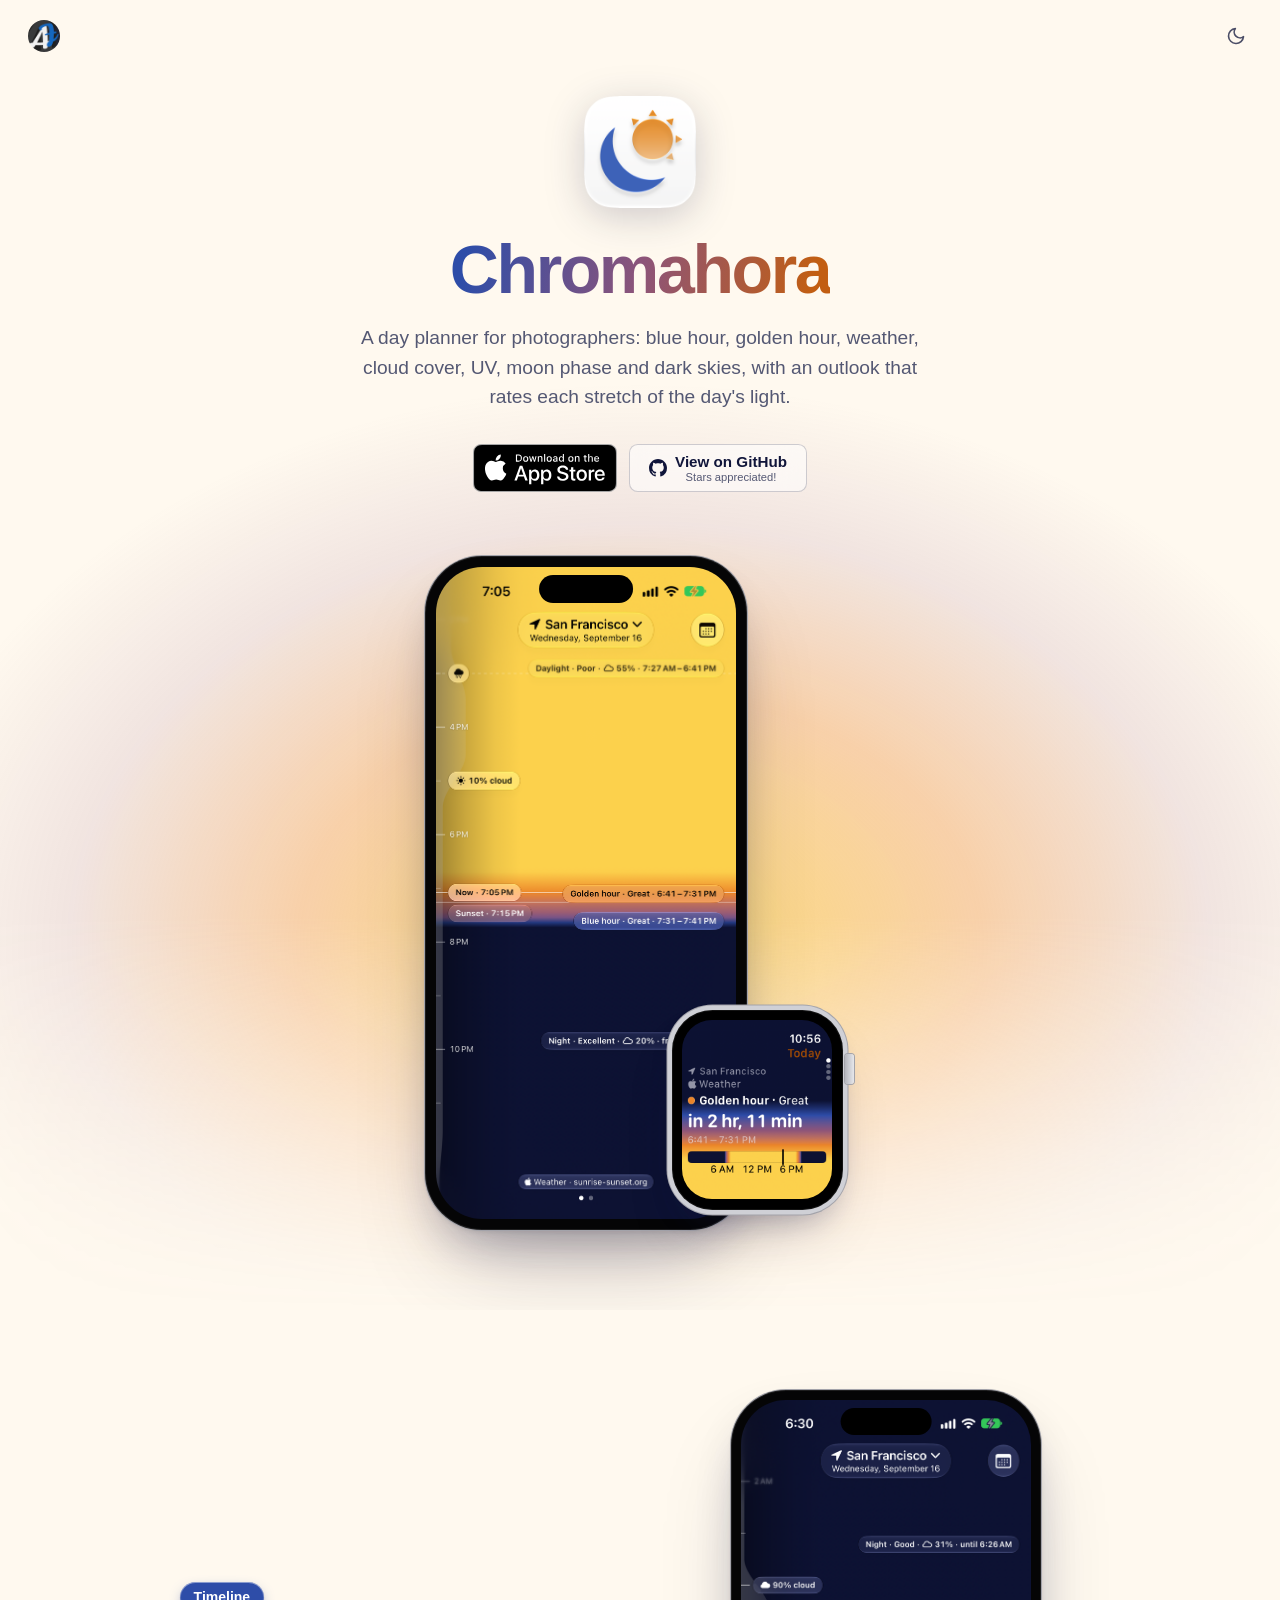
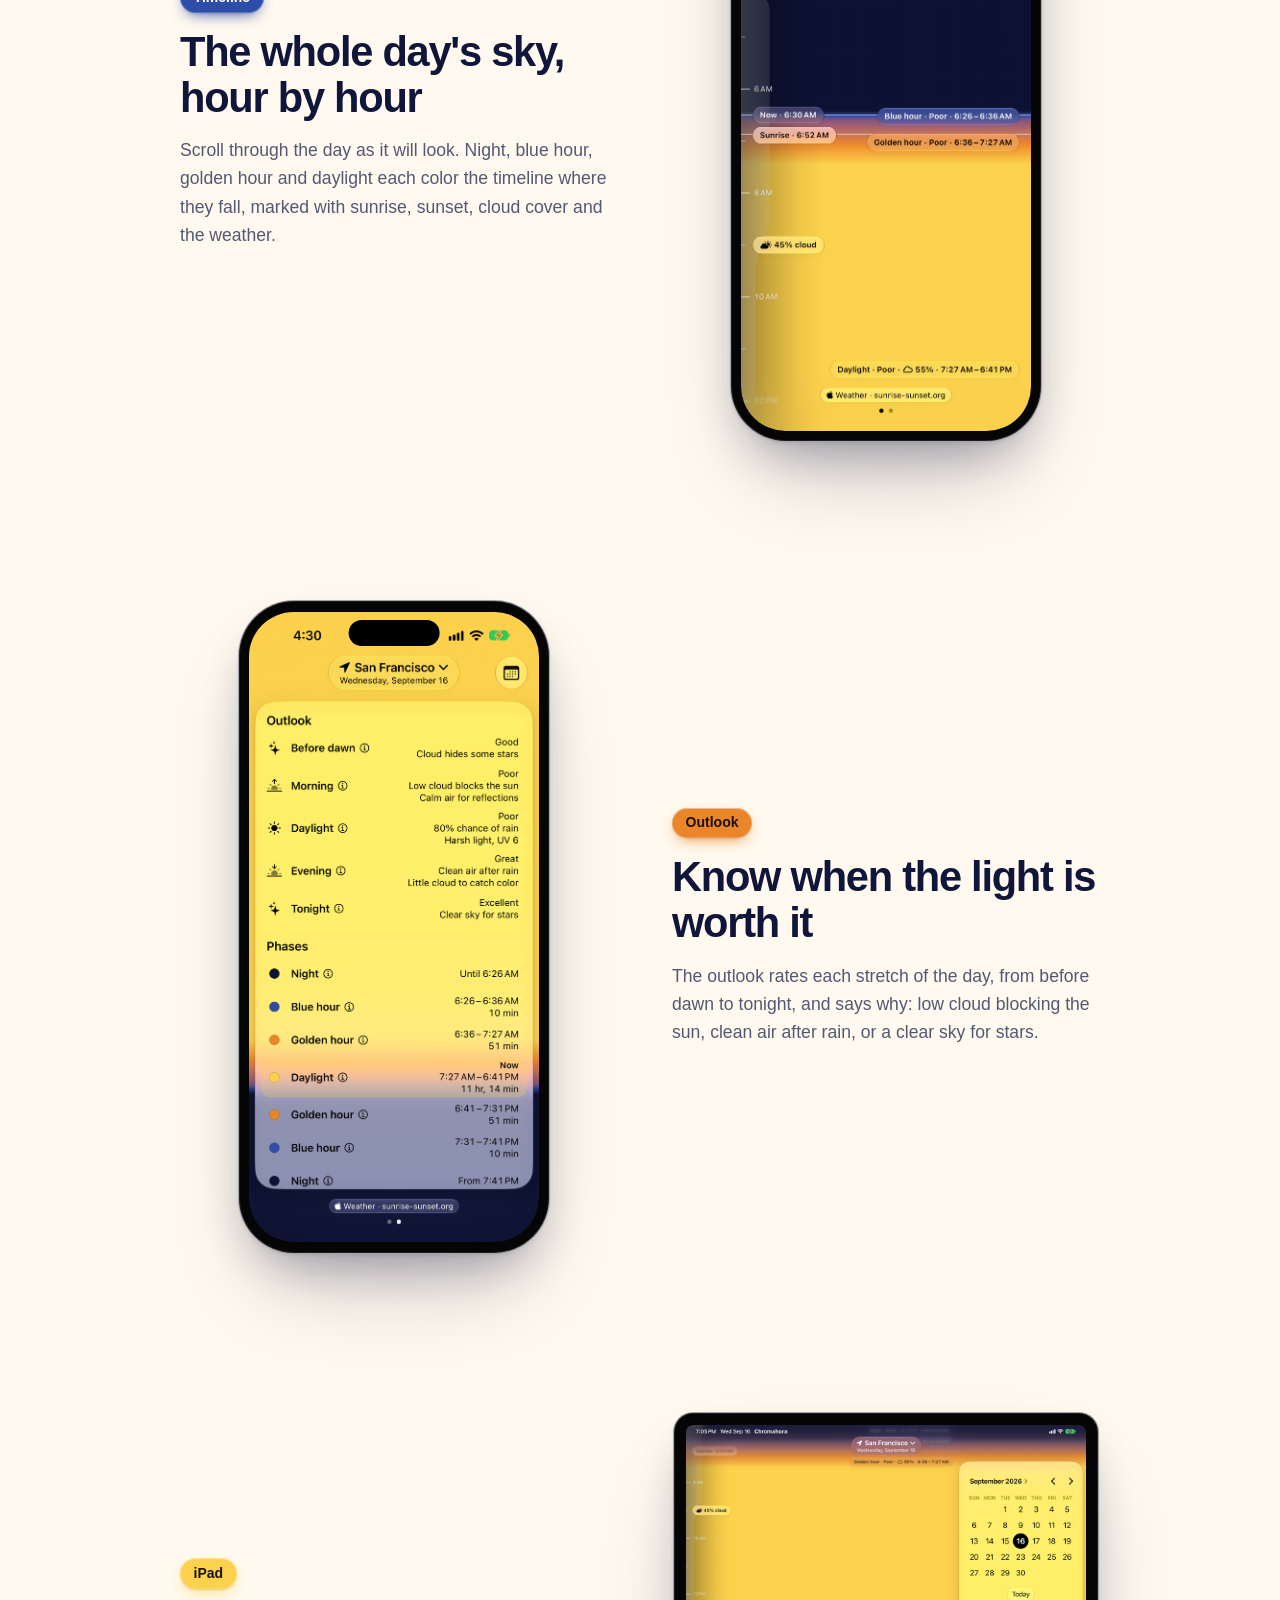
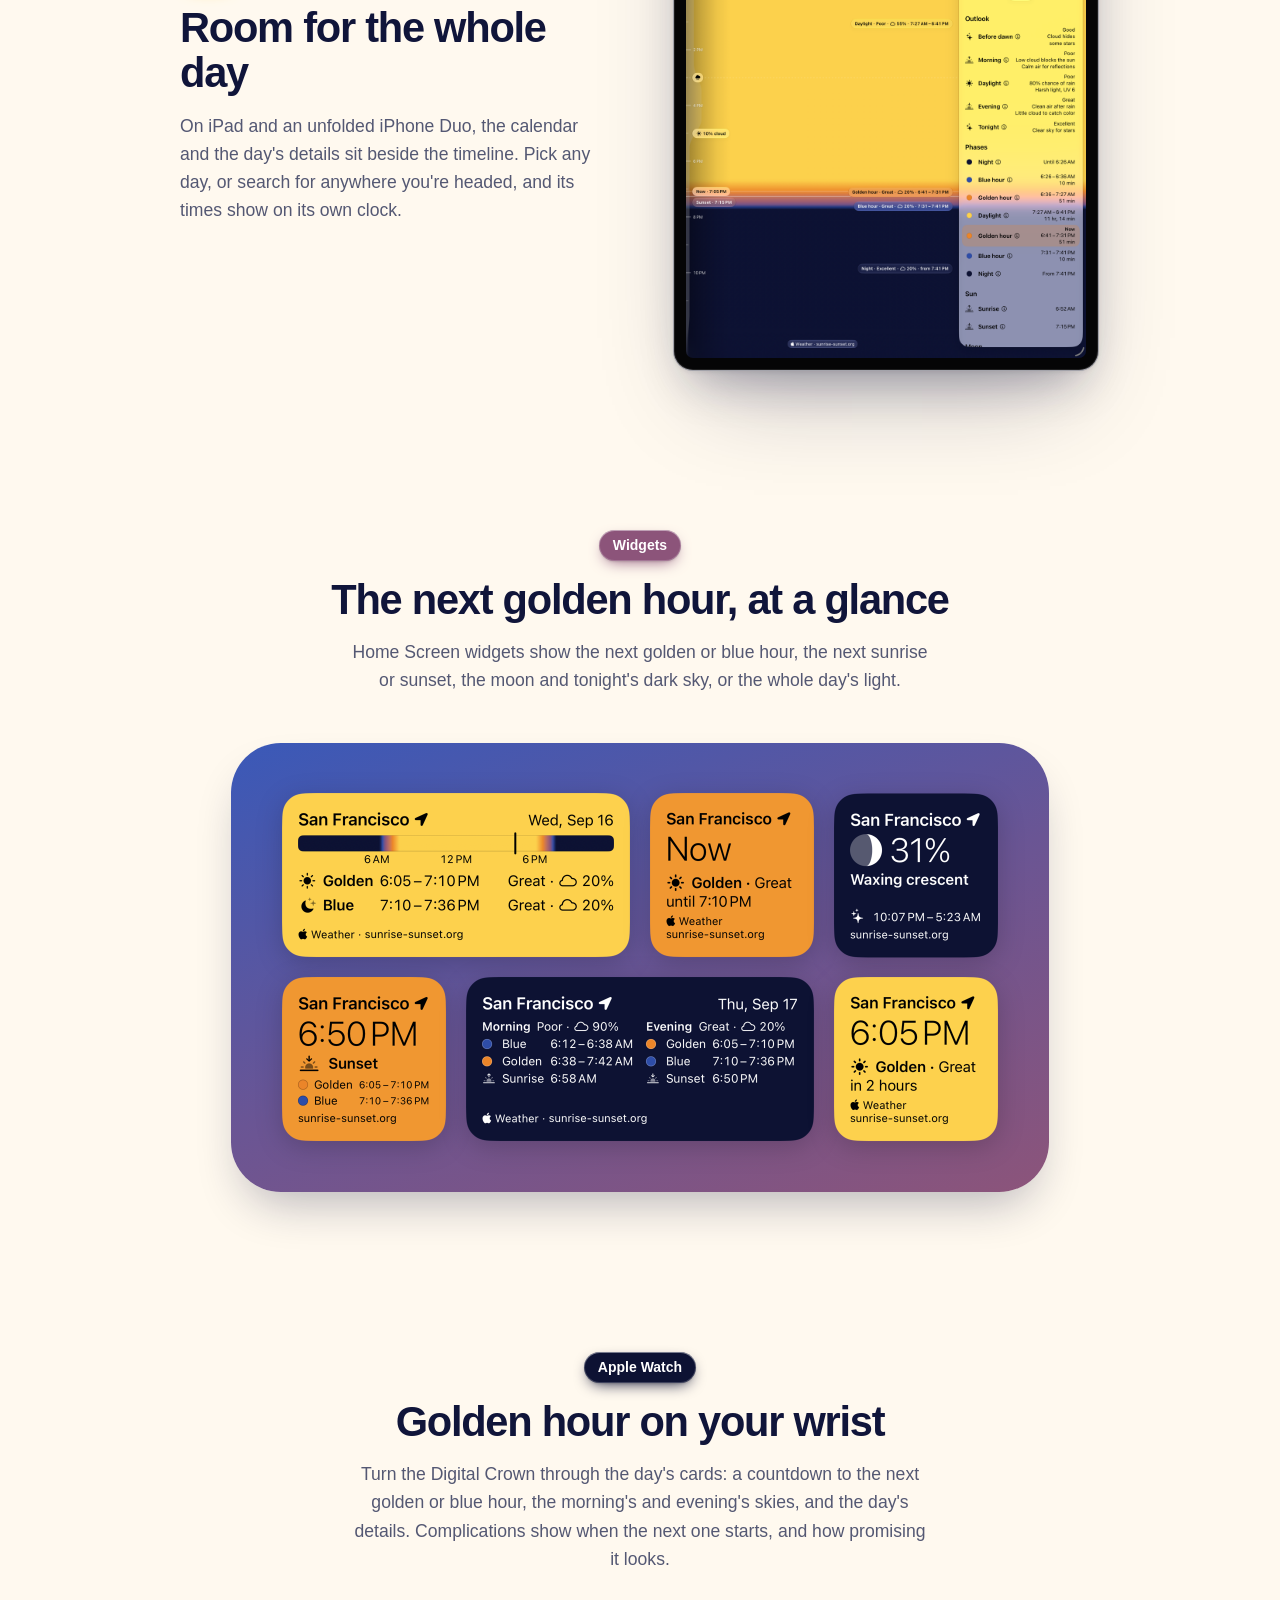
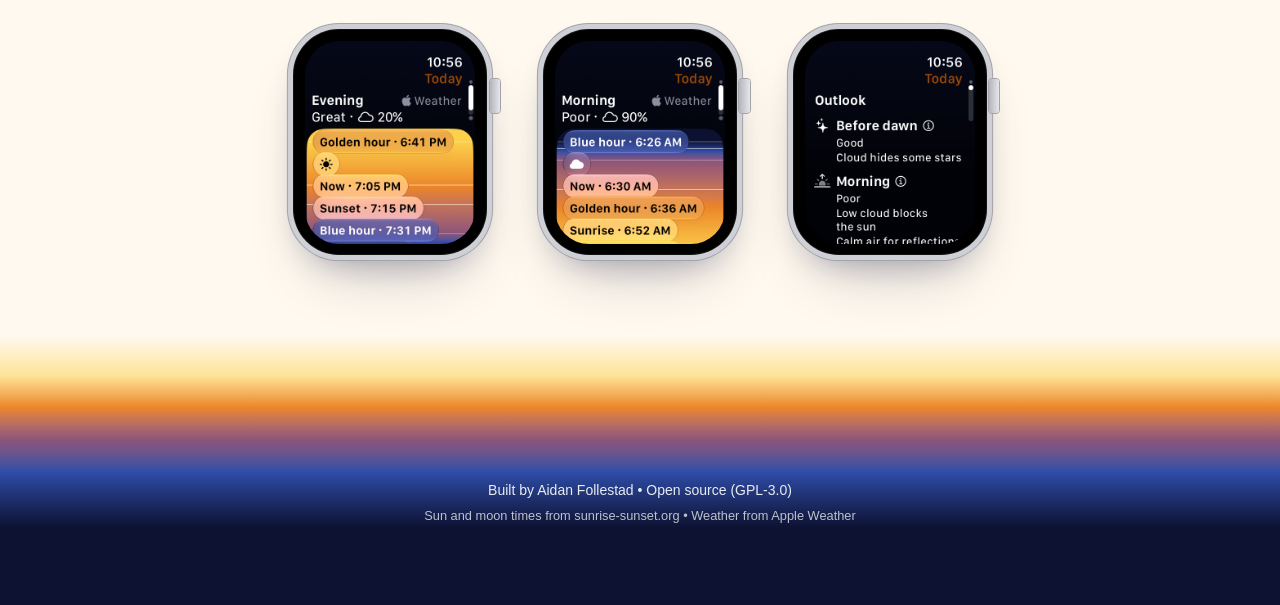
==== index.html @ 8b986f98 "Add the demo site for chromahora.af.codes A static page built the way alveary's is: media-scoped lig" ====
<!DOCTYPE html>
<html lang="en">

<head>
    <meta charset="utf-8">
    <meta name="viewport" content="width=device-width, initial-scale=1">
    <title>Chromahora</title>
    <meta name="description"
        content="Chromahora is a native iOS day planner for photographers: blue hour, golden hour, weather, cloud cover, UV, moon phase and dark skies, with an outlook that rates each stretch of the day's light.">

    <meta name="theme-color" content="#fff9ef" media="(prefers-color-scheme: light)">
    <meta name="theme-color" content="#0d1233" media="(prefers-color-scheme: dark)">

    <meta property="og:title" content="Chromahora">
    <meta property="og:type" content="website">
    <meta property="og:url" content="https://chromahora.af.codes">
    <meta property="og:description"
        content="A native iOS day planner for photographers: blue hour, golden hour, weather, cloud cover, UV, moon phase and dark skies, with an outlook that rates each stretch of the day's light.">
    <!-- images/og-image.png is composed for the 1200x630 link previews expect, on
         an opaque night sky, since a preview can't know the reader's theme and
         composites transparency unpredictably. It has to stay a PNG: crawler
         support for WebP is patchy. Re-export it whenever the hero screenshot
         changes; AGENTS.md has the recipe. -->
    <meta property="og:image" content="https://chromahora.af.codes/images/og-image.png">
    <meta property="og:image:type" content="image/png">
    <meta property="og:image:width" content="1200">
    <meta property="og:image:height" content="630">
    <meta property="og:image:alt"
        content="The Chromahora app icon and name beside an iPhone showing a day's timeline in San Francisco, colored from daylight through golden hour and blue hour into night.">
    <!-- Twitter falls back to og:image on its own, but it never reads
         og:image:alt, so the image is repeated here to give its alt an anchor. -->
    <meta name="twitter:card" content="summary_large_image">
    <meta name="twitter:image" content="https://chromahora.af.codes/images/og-image.png">
    <meta name="twitter:image:alt"
        content="The Chromahora app icon and name beside an iPhone showing a day's timeline in San Francisco, colored from daylight through golden hour and blue hour into night.">

    <!-- The light rendition in both appearances: Safari draws its own backdrop
         behind a favicon too dark for its tab bar, and reads these links once at
         load, so a themed icon could neither look right nor follow the toggle. -->
    <link rel="icon" href="favicon.png" type="image/png" sizes="96x96">
    <link rel="apple-touch-icon" href="apple-touch-icon.png">

    <link rel="stylesheet" href="styles/index-common.css">

    <link rel="stylesheet" href="styles/index-dark.css" id="theme-dark" media="(prefers-color-scheme: dark)">
    <link rel="stylesheet" href="styles/index-light.css" id="theme-light"
        media="(prefers-color-scheme: no-preference), (prefers-color-scheme: light)">

    <script src="scripts/dark-mode.js" type="text/javascript"></script>
</head>

<body>
    <section class="section-hero" id="overview">
        <div class="hero-sky" aria-hidden="true"></div>

        <div class="top-brand">
            <a class="brand-logo" href="https://af.codes" aria-label="af.codes — Aidan Follestad">
                <img src="images/af.png" alt="" decoding="async">
            </a>
        </div>

        <div class="top-actions">
            <button class="top-btn theme-toggle" id="theme-toggle" aria-label="Toggle dark mode">
                <svg class="icon-sun" width="20" height="20" viewBox="0 0 24 24" fill="none" stroke="currentColor" stroke-width="2" stroke-linecap="round" stroke-linejoin="round">
                    <circle cx="12" cy="12" r="5"/><line x1="12" y1="1" x2="12" y2="3"/><line x1="12" y1="21" x2="12" y2="23"/><line x1="4.22" y1="4.22" x2="5.64" y2="5.64"/><line x1="18.36" y1="18.36" x2="19.78" y2="19.78"/><line x1="1" y1="12" x2="3" y2="12"/><line x1="21" y1="12" x2="23" y2="12"/><line x1="4.22" y1="19.78" x2="5.64" y2="18.36"/><line x1="18.36" y1="5.64" x2="19.78" y2="4.22"/>
                </svg>
                <svg class="icon-moon" width="20" height="20" viewBox="0 0 24 24" fill="none" stroke="currentColor" stroke-width="2" stroke-linecap="round" stroke-linejoin="round">
                    <path d="M21 12.79A9 9 0 1 1 11.21 3 7 7 0 0 0 21 12.79z"/>
                </svg>
            </button>
        </div>

        <div class="container hero-copy">
            <picture class="app-icon">
                <source srcset="images/app-icon-dark.png" data-theme="dark" media="(prefers-color-scheme: dark)">
                <img src="images/app-icon-light.png" alt="" width="256" height="256" decoding="async">
            </picture>

            <h1>Chromahora</h1>
            <p class="tagline">
                A day planner for photographers: blue hour, golden hour, weather, cloud cover, UV, moon phase and
                dark skies, with an outlook that rates each stretch of the day's light.
            </p>

            <div class="cta-row">
                <a class="app-store" href="https://apps.apple.com/us/app/chromahora/id6817085752">
                    <img src="images/app-store-badge.svg" alt="Download on the App Store" width="144" height="48">
                </a>
                <a class="btn-ghost" href="https://github.com/afollestad/Chromahora">
                    <svg width="18" height="18" viewBox="0 0 16 16" fill="currentColor" aria-hidden="true">
                        <path d="M8 0c4.42 0 8 3.58 8 8a8.013 8.013 0 0 1-5.45 7.59c-.4.08-.55-.17-.55-.38 0-.27.01-1.13.01-2.2 0-.75-.25-1.23-.54-1.48 1.78-.2 3.65-.88 3.65-3.95 0-.88-.31-1.59-.82-2.15.08-.2.36-1.02-.08-2.12 0 0-.67-.22-2.2.82-.64-.18-1.32-.27-2-.27-.68 0-1.36.09-2 .27-1.53-1.03-2.2-.82-2.2-.82-.44 1.1-.16 1.92-.08 2.12-.51.56-.82 1.28-.82 2.15 0 3.06 1.86 3.75 3.64 3.95-.23.2-.44.55-.51 1.07-.46.21-1.61.55-2.33-.66-.15-.24-.6-.83-1.23-.82-.67.01-.27.38.01.53.34.19.73.9.82 1.13.16.45.68 1.31 2.69.94 0 .67.01 1.3.01 1.49 0 .21-.15.45-.55.38A7.995 7.995 0 0 1 0 8c0-4.42 3.58-8 8-8Z"/>
                    </svg>
                    <span class="btn-stack">
                        <span>View on GitHub</span>
                        <span class="btn-subtext">Stars appreciated!</span>
                    </span>
                </a>
            </div>
        </div>

        <!-- Screens are full-screen captures with square corners; the .device
             frames draw the bezel and round them. Each iPhone and iPad shot ships
             in both appearances: the dark one is the <source>, so the light one
             stays the <img> fallback and only the matching appearance downloads.
             scripts/dark-mode.js flips the source's media when the toggle
             overrides the system preference. The watch app is always dark, so its
             shots ship once. -->
        <div class="hero-devices">
            <div class="device phone">
                <picture>
                    <source srcset="images/iphone-golden-hour-dark.webp" type="image/webp" data-theme="dark"
                        media="(prefers-color-scheme: dark)">
                    <img src="images/iphone-golden-hour-light.webp"
                        alt="Chromahora's timeline for San Francisco at 7:05 PM: daylight above, then golden hour rated Great, sunset, and blue hour rated Great sliding into night, with cloud cover and the night's Excellent rating marked along the way."
                        width="603" height="1311" decoding="async" fetchpriority="high">
                </picture>
            </div>
            <div class="device watch">
                <img src="images/watch-countdown.webp"
                    alt="The Apple Watch app counting down to golden hour, rated Great, in 2 hours and 11 minutes, above a bar of the day's light."
                    width="416" height="496" decoding="async">
            </div>
        </div>
    </section>

    <section class="section-feature" id="timeline">
        <div class="container feature-split">
            <div class="feature-text">
                <p class="chip chip-blue">Timeline</p>
                <h2>The whole day's sky, hour by hour</h2>
                <p class="feature-copy">
                    Scroll through the day as it will look. Night, blue hour, golden hour and daylight each color the
                    timeline where they fall, marked with sunrise, sunset, cloud cover and the weather.
                </p>
            </div>
            <div class="feature-media">
                <div class="device phone">
                    <picture>
                        <source srcset="images/iphone-blue-hour-dark.webp" type="image/webp" data-theme="dark"
                            media="(prefers-color-scheme: dark)">
                        <img src="images/iphone-blue-hour-light.webp"
                            alt="The timeline at 6:30 AM: night rated Good until 6:26 AM, then blue hour and golden hour, both rated Poor, and sunrise at 6:52 AM, with cloud cover marked along the edge as the sky turns to daylight."
                            width="603" height="1311" loading="lazy" decoding="async">
                    </picture>
                </div>
            </div>
        </div>
    </section>

    <section class="section-feature" id="outlook">
        <div class="container feature-split feature-split-reverse">
            <div class="feature-text">
                <p class="chip chip-golden">Outlook</p>
                <h2>Know when the light is worth it</h2>
                <p class="feature-copy">
                    The outlook rates each stretch of the day, from before dawn to tonight, and says why: low cloud
                    blocking the sun, clean air after rain, or a clear sky for stars.
                </p>
            </div>
            <div class="feature-media">
                <div class="device phone">
                    <picture>
                        <source srcset="images/iphone-outlook-dark.webp" type="image/webp" data-theme="dark"
                            media="(prefers-color-scheme: dark)">
                        <img src="images/iphone-outlook-light.webp"
                            alt="The day's details: an outlook rating before dawn Good, morning Poor, daylight Poor, evening Great and tonight Excellent, each with its reasons, above every phase's times and length."
                            width="603" height="1311" loading="lazy" decoding="async">
                    </picture>
                </div>
            </div>
        </div>
    </section>

    <section class="section-feature" id="ipad">
        <div class="container feature-split">
            <div class="feature-text">
                <p class="chip chip-daylight">iPad</p>
                <h2>Room for the whole day</h2>
                <p class="feature-copy">
                    On iPad and an unfolded iPhone Duo, the calendar and the day's details sit beside the timeline.
                    Pick any day, or search for anywhere you're headed, and its times show on its own clock.
                </p>
            </div>
            <div class="feature-media">
                <div class="device tablet">
                    <picture>
                        <source srcset="images/ipad-dark.webp" type="image/webp" data-theme="dark"
                            media="(prefers-color-scheme: dark)">
                        <img src="images/ipad-light.webp"
                            alt="Chromahora on iPad: the day's timeline fills the screen, with a panel beside it holding the September calendar, the outlook and every phase of the day."
                            width="1032" height="1376" loading="lazy" decoding="async">
                    </picture>
                </div>
            </div>
        </div>
    </section>

    <section class="section-feature section-centered" id="widgets">
        <div class="container">
            <p class="chip chip-mauve">Widgets</p>
            <h2>The next golden hour, at a glance</h2>
            <p class="feature-copy">
                Home Screen widgets show the next golden or blue hour, the next sunrise or sunset, the moon and
                tonight's dark sky, or the whole day's light.
            </p>

            <!-- Each widget is cut from its snapshot baseline with transparent
                 corners and a pixel of clear margin on every side, so a medium one
                 spans two small ones plus exactly one gap. --widget-gap keeps that
                 ratio at every width. -->
            <div class="widget-grid">
                <img class="widget widget-medium" src="images/widget-day.webp"
                    alt="A medium widget with a bar of the day's light, and the evening's golden and blue hours, both rated Great under 20% cloud."
                    width="700" height="332" loading="lazy" decoding="async">
                <img class="widget" src="images/widget-now.webp"
                    alt="A small widget during golden hour, rated Great, until 7:10 PM."
                    width="332" height="332" loading="lazy" decoding="async">
                <img class="widget" src="images/widget-moon.webp"
                    alt="A small widget with a 31% waxing crescent moon and tonight's dark sky from 10:07 PM to 5:23 AM."
                    width="332" height="332" loading="lazy" decoding="async">
                <img class="widget" src="images/widget-sunset.webp"
                    alt="A small widget with sunset at 6:50 PM, and the golden and blue hours around it."
                    width="332" height="332" loading="lazy" decoding="async">
                <img class="widget widget-medium" src="images/widget-morning-evening.webp"
                    alt="A medium widget comparing a day's morning, rated Poor under 90% cloud, with its evening, rated Great under 20%, and each one's blue hour, golden hour, sunrise and sunset."
                    width="700" height="332" loading="lazy" decoding="async">
                <img class="widget" src="images/widget-next.webp"
                    alt="A small widget with golden hour, rated Great, starting at 6:05 PM in 2 hours."
                    width="332" height="332" loading="lazy" decoding="async">
            </div>
        </div>
    </section>

    <section class="section-feature section-centered" id="watch">
        <div class="container">
            <p class="chip chip-night">Apple Watch</p>
            <h2>Golden hour on your wrist</h2>
            <p class="feature-copy">
                Turn the Digital Crown through the day's cards: a countdown to the next golden or blue hour, the
                morning's and evening's skies, and the day's details. Complications show when the next one starts,
                and how promising it looks.
            </p>

            <div class="watch-row">
                <div class="device watch">
                    <img src="images/watch-evening.webp"
                        alt="The evening card, rated Great under 20% cloud: golden hour at 6:41 PM, now 7:05 PM, sunset at 7:15 PM and blue hour at 7:31 PM over the evening's sky."
                        width="416" height="496" loading="lazy" decoding="async">
                </div>
                <div class="device watch">
                    <img src="images/watch-morning.webp"
                        alt="The morning card, rated Poor under 90% cloud: blue hour at 6:26 AM, now 6:30 AM, golden hour at 6:36 AM and sunrise at 6:52 AM over the morning's sky."
                        width="416" height="496" loading="lazy" decoding="async">
                </div>
                <div class="device watch">
                    <img src="images/watch-outlook.webp"
                        alt="The outlook card: before dawn Good, as cloud hides some stars, and morning Poor, as low cloud blocks the sun."
                        width="416" height="496" loading="lazy" decoding="async">
                </div>
            </div>
        </div>
    </section>

    <footer class="site-footer">
        <p>
            Built by <a href="https://af.codes" target="_blank">Aidan Follestad</a> &#8226;
            <a href="https://github.com/afollestad/Chromahora">Open source</a>
            (<a href="https://www.gnu.org/licenses/gpl-3.0.html">GPL-3.0</a>)
        </p>
        <p class="footer-sources">
            Sun and moon times from <a href="https://sunrise-sunset.org">sunrise-sunset.org</a> &#8226;
            Weather from <a href="https://weatherkit.apple.com/legal-attribution.html">Apple Weather</a>
        </p>
    </footer>

    <!-- Do NOT rename this to a generic "back to top" name (jump-to-top, back-to-top,
         scroll-to-top): ad-block cosmetic filters hide those id/class names, which
         makes the button vanish in browsers with a content blocker. -->
    <button class="overview-return" id="overview-return" aria-label="Scroll to top">
        <svg width="20" height="20" viewBox="0 0 24 24" fill="none" stroke="currentColor" stroke-width="2" stroke-linecap="round" stroke-linejoin="round">
            <line x1="12" y1="19" x2="12" y2="5"/>
            <polyline points="5 12 12 5 19 12"/>
        </svg>
    </button>

    <script src="scripts/overview-return.js" type="text/javascript"></script>
</body>

</html>
---- styles/index-common.css ----
/* Theme-independent layout for chromahora.af.codes.
   Color tokens and the skies painted with them live in index-light.css /
   index-dark.css. */

:root {
    --font: -apple-system, BlinkMacSystemFont, "SF Pro Text", "Segoe UI", Roboto, "Helvetica Neue", Arial, sans-serif;

    /* The app's DayPhase colors, plus SkyGradient.duskBridge, the mauve the app
       blends blue and golden hours through instead of a muddy olive. Every sky
       on the page is painted from these. */
    --night: #0d1233;
    --blue-hour: #2e4da8;
    --dusk: #8c547a;
    --golden-hour: #eb8529;
    --daylight: #fcd14d;

    /* Scroll-to-top button geometry. The footer derives its bottom padding from
       these, so the button and the footer text can never collide. */
    --fab-size: 2.5rem;
    --fab-inset: 1.5rem;
}

*,
*::before,
*::after {
    box-sizing: border-box;
}

html {
    -webkit-text-size-adjust: 100%;
    text-size-adjust: 100%;
}

body {
    margin: 0;
    font-family: var(--font);
    line-height: 1.5;
    background: var(--bg);
    color: var(--fg);
    -webkit-font-smoothing: antialiased;
}

h1,
h2,
p {
    margin: 0;
}

img {
    display: block;
    max-width: 100%;
    height: auto;
}

/* Every themed image is a <picture> so it can carry a dark variant. Left
   inline it would put the block-level image in an inline box, adding a
   line-height gap under it. */
picture {
    display: block;
}

a {
    color: inherit;
}

a:focus-visible,
button:focus-visible {
    outline: 2px solid var(--accent);
    outline-offset: 2px;
}

.container {
    max-width: 68rem;
    margin: 0 auto;
    padding: 0 1.25rem;
}

/* Hero ------------------------------------------------------------------- */

.section-hero {
    /* .hero-sky, .top-brand and .top-actions are absolute; without this they
       would anchor to the initial containing block instead of the hero. The
       glow is wider than narrow viewports, so it's clipped here rather than
       scrolling the page sideways. */
    position: relative;
    overflow: hidden;
    overflow: clip;
    padding: 6rem 0 5rem;
    text-align: center;
}

/* The theme sheets paint the sky: a sunrise glow on the light page, a dusk
   glow under stars on the dark one. It fades out before the hero's bottom
   edge, where the clip would otherwise cut the glow off in a line. */
.hero-sky {
    position: absolute;
    inset: 0;
    pointer-events: none;
    -webkit-mask-image: linear-gradient(to bottom, #000 70%, transparent 100%);
    mask-image: linear-gradient(to bottom, #000 70%, transparent 100%);
}

.hero-sky::before {
    content: "";
    position: absolute;
    inset: 0;
}

.hero-copy,
.hero-devices,
.top-brand,
.top-actions {
    position: relative;
    z-index: 1;
}

/* Top brand and actions -------------------------------------------------- */

.top-brand,
.top-actions {
    position: absolute;
    top: 1rem;
    height: 2.5rem;
    display: flex;
    align-items: center;
}

.top-brand {
    left: 1.5rem;
}

.top-actions {
    right: 1.5rem;
    gap: .5rem;
}

.top-brand .brand-logo {
    display: inline-flex;
    padding: .25rem;
    border-radius: 50%;
}

.top-brand .brand-logo img {
    width: 2rem;
    border-radius: 50%;
}

.top-btn {
    display: inline-flex;
    align-items: center;
    justify-content: center;
    width: 2.5rem;
    height: 2.5rem;
    padding: 0;
    border: none;
    border-radius: 50%;
    background: none;
    color: inherit;
    cursor: pointer;
    opacity: .75;
    transition: opacity .2s ease, color .2s ease;
}

@media (hover: hover) and (pointer: fine) {
    .top-btn:hover {
        opacity: 1;
        color: var(--accent);
    }
}

.top-btn:focus-visible {
    opacity: 1;
}

.theme-toggle .icon-sun,
.theme-toggle .icon-moon {
    display: none;
}

/* App icon and title ----------------------------------------------------- */

/* Rendered from AppIcon.icon with Icon Composer's ictool, so the plate, glass
   and corner mask are already in the image; drop-shadow follows its alpha. */
.app-icon {
    width: 7rem;
    margin: 0 auto;
}

.app-icon img {
    width: 100%;
    filter: drop-shadow(0 .6rem 1.2rem var(--icon-shadow));
}

h1 {
    display: inline-block;
    margin-top: 1.5rem;
    font-size: clamp(2.75rem, 7vw, 4.25rem);
    font-weight: 700;
    letter-spacing: -.035em;
    line-height: 1.1;
    color: var(--fg);
}

/* The name is painted with the day's light, blue hour through golden hour,
   wherever text can be a gradient's clip; elsewhere it stays plain --fg. */
@supports ((-webkit-background-clip: text) or (background-clip: text)) {
    h1 {
        background: var(--title-gradient);
        -webkit-background-clip: text;
        background-clip: text;
        -webkit-text-fill-color: transparent;
    }
}

.tagline {
    max-width: 35rem;
    margin: 1rem auto 0;
    font-size: clamp(1.05rem, 1.6vw, 1.2rem);
    line-height: 1.55;
    color: var(--secondary);
}

/* Buttons ---------------------------------------------------------------- */

.cta-row {
    display: flex;
    flex-wrap: wrap;
    justify-content: center;
    gap: .75rem;
    margin-top: 2rem;
}

.app-store,
.btn-ghost {
    border-radius: .55rem;
    transition: transform .3s cubic-bezier(0.34, 1.56, 0.64, 1);
}

/* Apple's badge artwork, unaltered and at least the 40px tall its guidelines
   ask for. Its own rounded corners set the ghost button's radius. */
.app-store img {
    width: auto;
    height: 3rem;
}

.btn-ghost {
    display: inline-flex;
    align-items: center;
    justify-content: center;
    gap: .5rem;
    height: 3rem;
    padding: 0 1.2rem;
    border: 1px solid var(--hairline-strong);
    background: var(--ghost-bg);
    -webkit-backdrop-filter: blur(12px);
    backdrop-filter: blur(12px);
    color: var(--fg);
    font-size: .95rem;
    font-weight: 600;
    text-decoration: none;
    white-space: nowrap;
}

/* Two-line label, shorter together than the button, so it stays level with
   the badge. */
.btn-stack {
    display: inline-flex;
    flex-direction: column;
    align-items: center;
    line-height: 1.15;
}

.btn-subtext {
    font-size: .7rem;
    font-weight: 500;
    color: var(--secondary);
}

@media (hover: hover) and (pointer: fine) {
    .app-store:hover,
    .btn-ghost:hover {
        transform: scale(1.03);
    }
}

/* Devices ---------------------------------------------------------------- */

/* The captures are full-screen and square-cornered. Each frame sizes from its
   screen width, --w, so the bezel and both radii scale with it at every
   width. */
.device {
    position: relative;
    margin: 0 auto;
    padding: var(--bezel);
    width: calc(var(--w) + 2 * var(--bezel));
    border-radius: calc(var(--radius) + var(--bezel));
    background: #050506;
    box-shadow:
        inset 0 0 0 1px rgba(255, 255, 255, .1),
        0 0 0 1px var(--device-rim),
        0 2px 4px rgba(0, 0, 0, .08),
        0 1.5rem 3rem -1rem var(--device-shadow),
        0 3rem 6rem -2rem var(--device-shadow);
}

.device img {
    width: 100%;
    border-radius: var(--radius);
}

/* iPhone 18 Pro: a 402pt-wide screen with 62pt display corners. */
.phone {
    --w: min(290px, 62vw);
    --bezel: calc(var(--w) * .036);
    --radius: calc(var(--w) * .154);
}

.phone img {
    aspect-ratio: 603 / 1311;
}

/* The Dynamic Island draws outside the app, so the captures leave room for it
   without showing it: 126 by 37pt, 11pt below the screen's top edge. */
.phone::after {
    content: "";
    position: absolute;
    top: calc(var(--bezel) + var(--w) * .027);
    left: 50%;
    width: calc(var(--w) * .313);
    height: calc(var(--w) * .093);
    border-radius: 999px;
    background: #000;
    transform: translateX(-50%);
}

/* iPad Pro 13-inch: a 1032pt-wide screen with 18pt display corners. */
.tablet {
    --w: min(400px, 80vw);
    --bezel: calc(var(--w) * .03);
    --radius: calc(var(--w) * .0175);
}

.tablet img {
    aspect-ratio: 1032 / 1376;
}

/* Apple Watch Series 12 (46mm). Its display is black around the content, so
   a black bezel lets the screen's edge vanish the way it does on the watch,
   inside a ring of case and a Digital Crown on the right. */
.watch {
    --w: min(160px, 30vw);
    --bezel: calc(var(--w) * .07);
    --radius: calc(var(--w) * .2);
    --case: calc(var(--w) * .03);
    background: #000;
    box-shadow:
        inset 0 0 0 1px rgba(255, 255, 255, .08),
        0 0 0 var(--case) var(--watch-case),
        0 0 0 calc(var(--case) + 1px) var(--device-rim),
        0 1rem 2rem -.75rem var(--device-shadow),
        0 2rem 4rem -1.5rem var(--device-shadow);
}

.watch img {
    aspect-ratio: 416 / 496;
}

.watch::after {
    content: "";
    position: absolute;
    top: 22%;
    right: calc(-1 * var(--case) - var(--w) * .045);
    width: calc(var(--w) * .06);
    height: calc(var(--w) * .2);
    border-radius: calc(var(--w) * .02);
    background: var(--watch-crown);
    box-shadow: 0 0 0 1px var(--device-rim);
}

/* The watch sits over the phone's lower right, and the pair shifts left by
   half its overhang so the two read as centered together. */
.hero-devices {
    --watch-w: min(150px, 26vw);
    width: fit-content;
    margin: 4rem auto 0;
    transform: translateX(calc(var(--watch-w) * -.36));
}

.hero-devices .phone {
    --w: min(300px, 58vw);
}

.hero-devices .watch {
    --w: var(--watch-w);
    position: absolute;
    left: calc(100% - var(--watch-w) * .5);
    bottom: 3%;
}

/* Features --------------------------------------------------------------- */

.section-feature {
    padding: 5rem 0;
}

.feature-split {
    max-width: 60rem;
    display: grid;
    grid-template-columns: 1fr 1fr;
    align-items: center;
    gap: 4rem;
}

.feature-split-reverse .feature-text {
    order: 2;
}

.feature-text {
    max-width: 28rem;
    justify-self: center;
}

.section-centered {
    text-align: center;
}

.section-centered .feature-copy {
    max-width: 36rem;
    margin-left: auto;
    margin-right: auto;
}

h2 {
    margin-top: 1rem;
    font-size: clamp(1.9rem, 3.5vw, 2.6rem);
    font-weight: 700;
    letter-spacing: -.03em;
    line-height: 1.1;
}

.feature-copy {
    margin-top: 1rem;
    font-size: 1.1rem;
    line-height: 1.6;
    color: var(--secondary);
}

/* Section labels are tinted capsules like the app's own timeline labels, each
   filled with a phase's color. */
.chip {
    display: inline-flex;
    padding: .3rem .85rem;
    border-radius: 999px;
    background: var(--chip-bg);
    color: var(--chip-fg);
    font-size: .875rem;
    font-weight: 600;
    box-shadow:
        inset 0 0 0 1px rgba(255, 255, 255, .2),
        inset 0 1px 0 rgba(255, 255, 255, .3),
        0 1px 2px rgba(0, 0, 0, .1),
        0 .35rem .9rem -.35rem var(--chip-bg);
}

.chip-blue {
    --chip-bg: var(--blue-hour);
    --chip-fg: #fff;
}

.chip-golden {
    --chip-bg: var(--golden-hour);
    --chip-fg: #1a1205;
}

.chip-daylight {
    --chip-bg: var(--daylight);
    --chip-fg: #1a1205;
}

.chip-mauve {
    --chip-bg: var(--dusk);
    --chip-fg: #fff;
}

.chip-night {
    --chip-bg: var(--night);
    --chip-fg: #fff;
}

/* Widgets ---------------------------------------------------------------- */

/* A medium widget's image is two small ones plus 36px at the captures' 2x, so
   the gap is that share of a column at every width, and rows stay level. Four
   columns, three gaps and the wallpaper's padding come to 4.93 columns. The
   wallpaper keeps every widget's sky clear of the page behind it, night's
   included. */
.section-centered .container {
    container-type: inline-size;
}

.widget-grid {
    --columns: 4;
    --span: 4.93;
    /* 100vw counts a desktop scrollbar, so the fallback leaves room for one. */
    --col: min(166px, calc((100vw - 3.75rem) / var(--span)));
    --widget-gap: calc(var(--col) * 36 / 332);
    display: grid;
    grid-template-columns: repeat(var(--columns), var(--col));
    grid-auto-flow: dense;
    gap: var(--widget-gap);
    width: fit-content;
    margin: 3rem auto 0;
    padding: calc(var(--col) * .3);
    border-radius: calc(var(--col) * .3);
    background: var(--wallpaper);
    box-shadow: var(--wallpaper-shadow);
}

@supports (width: 1cqi) {
    .widget-grid {
        --col: min(166px, calc(100cqi / var(--span)));
    }
}

.widget {
    width: 100%;
    filter: drop-shadow(0 .4rem .8rem rgba(0, 0, 0, .18));
}

.widget-medium {
    grid-column: span 2;
}

/* Watch ------------------------------------------------------------------ */

.watch-row {
    display: flex;
    justify-content: center;
    gap: clamp(1rem, 5vw, 3.5rem);
    margin-top: 3.5rem;
}

.watch-row .watch {
    --w: min(170px, 21vw);
    margin: 0;
}

/* Footer ----------------------------------------------------------------- */

.site-footer {
    /* The scroll-to-top button is fixed over the bottom-right corner, and at
       narrow widths this text is wide enough to run under it once the page is
       scrolled to the end. Reserve the button's band plus a gap. */
    padding: 9rem 1.25rem calc(var(--fab-inset) + var(--fab-size) + 1rem);
    text-align: center;
    font-size: .875rem;
    color: var(--footer-fg);
}

.footer-sources {
    margin-top: .35rem;
    font-size: .8rem;
    opacity: .8;
}

.site-footer a {
    text-decoration: none;
}

@media (hover: hover) and (pointer: fine) {
    .site-footer a:hover {
        text-decoration: underline;
    }
}

/* Scroll-to-top ---------------------------------------------------------- */

/* Do NOT rename this to a generic "back to top" name (jump-to-top, back-to-top,
   scroll-to-top): ad-block cosmetic filters hide those id/class names, which
   makes the button vanish in browsers with a content blocker. Glass, like the
   app's floating chrome. */
.overview-return {
    position: fixed;
    right: var(--fab-inset);
    bottom: var(--fab-inset);
    z-index: 300;
    display: flex;
    align-items: center;
    justify-content: center;
    width: var(--fab-size);
    height: var(--fab-size);
    padding: 0;
    border: 1px solid var(--fab-border);
    border-radius: 50%;
    background: var(--fab-bg);
    -webkit-backdrop-filter: blur(12px) saturate(160%);
    backdrop-filter: blur(12px) saturate(160%);
    color: var(--fab-fg);
    box-shadow: 0 4px 16px var(--fab-shadow);
    cursor: pointer;
    opacity: 0;
    visibility: hidden;
    transform: translateY(.5rem);
    transition: opacity .25s ease, transform .3s cubic-bezier(0.34, 1.56, 0.64, 1), visibility .25s ease;
}

.overview-return.visible {
    opacity: 1;
    visibility: visible;
    transform: translateY(0);
}

@media (hover: hover) and (pointer: fine) {
    .overview-return.visible:hover {
        transform: translateY(0) scale(1.05);
    }
}

/* Responsive ------------------------------------------------------------- */

@media (max-width: 820px) {
    .section-feature {
        padding: 4rem 0;
    }

    .feature-split {
        grid-template-columns: 1fr;
        gap: 2.5rem;
        text-align: center;
    }

    .feature-split-reverse .feature-text {
        order: 0;
    }

    .feature-text {
        max-width: 34rem;
    }
}

/* Two columns, where four would shrink a widget's text past reading. A medium
   widget takes a row, and dense flow pulls the small ones up in pairs. */
@media (max-width: 760px) {
    .widget-grid {
        --columns: 2;
        --span: 2.71;
    }
}

@media (max-width: 600px) {
    .section-hero {
        padding: 5rem 0 3.5rem;
    }

    .app-icon {
        width: 5.5rem;
    }

    .hero-devices {
        margin-top: 3rem;
    }
}

@media (prefers-reduced-motion: reduce) {
    *,
    *::before,
    *::after {
        transition-duration: .01ms !important;
        animation-duration: .01ms !important;
    }

    .app-store:hover,
    .btn-ghost:hover,
    .overview-return.visible:hover {
        transform: none;
    }
}
---- styles/index-dark.css ----
/* Dark theme: the page is the app's night, opening on a dusk glow under stars
   and closing on the first light before dawn.
   Don't forget to update the theme colors in scripts/dark-mode.js if --bg changes,
   and re-export images/og-image.png, which bakes it in as its canvas. */

:root {
    color-scheme: dark;

    --bg: #0d1233;
    --fg: #f3f1ec;
    --secondary: #a6abc8;
    /* AccentColor's dark variant. */
    --accent: #e07a1f;
    --hairline-strong: rgba(243, 241, 236, .22);
    --ghost-bg: rgba(255, 255, 255, .04);
    --icon-shadow: rgba(0, 0, 0, .45);
    --device-rim: #3f414f;
    --device-shadow: rgba(0, 0, 0, .55);
    --watch-case: #2c2d35;
    --watch-crown: linear-gradient(to right, #2c2d35, #4b4d58);
    /* Blue hour and the mauve are lifted, as the watch lifts blue hour for its
       face, since the app's own are too dark for text on night. */
    --title-gradient: linear-gradient(100deg, #7fa2ff 5%, #c98bb8 40%, #f09a45 72%, #fcd14d 98%);
    --wallpaper: linear-gradient(160deg, #3a59b8 0%, #6a5594 52%, #8c547a 100%);
    --wallpaper-shadow: inset 0 0 0 1px rgba(255, 255, 255, .08), 0 1.5rem 3rem -1rem rgba(0, 0, 0, .5);
    --footer-fg: #a6abc8;
    --fab-bg: rgba(13, 18, 51, .5);
    --fab-border: rgba(255, 255, 255, .3);
    --fab-fg: #ffffff;
    --fab-shadow: rgba(0, 0, 0, .35);
}

html {
    background: var(--bg);
}

.theme-toggle .icon-sun {
    display: block;
}

/* Dusk behind the devices: golden hour's last glow through the dusk bridge
   into blue hour. */
.hero-sky {
    background: radial-gradient(ellipse 760px 560px at 50% 72%,
        rgba(235, 133, 41, .5) 0%, rgba(140, 84, 122, .32) 35%, rgba(46, 77, 168, .22) 62%, rgba(46, 77, 168, 0) 100%);
}

/* Stars, fading out before they reach the glow. */
.hero-sky::before {
    background: url("../images/stars.svg") top center / 640px 400px repeat;
    -webkit-mask-image: linear-gradient(to bottom, #000 0%, rgba(0, 0, 0, .55) 30%, transparent 60%);
    mask-image: linear-gradient(to bottom, #000 0%, rgba(0, 0, 0, .55) 30%, transparent 60%);
}

/* First light: blue hour rising through the dusk bridge toward golden hour at
   the page's bottom edge. */
.site-footer {
    background: linear-gradient(to bottom,
        rgba(46, 77, 168, 0) 30%, rgba(46, 77, 168, .3) 70%, rgba(140, 84, 122, .32) 88%, rgba(235, 133, 41, .3) 100%);
    background: linear-gradient(to bottom in oklab,
        rgba(46, 77, 168, 0) 30%, rgba(46, 77, 168, .3) 70%, rgba(140, 84, 122, .32) 88%, rgba(235, 133, 41, .3) 100%);
}
---- styles/index-light.css ----
/* Light theme: the page is daylight, opening on a sunrise and closing on a
   sunset into night.
   Don't forget to update the theme colors in scripts/dark-mode.js if --bg changes. */

:root {
    color-scheme: light;

    --bg: #fff9ef;
    --fg: #10153a;
    --secondary: #545873;
    /* AccentColor's light variant. */
    --accent: #9e4a06;
    --hairline-strong: rgba(16, 21, 58, .2);
    --ghost-bg: rgba(255, 255, 255, .55);
    --icon-shadow: rgba(16, 21, 58, .2);
    --device-rim: #a3a3aa;
    --device-shadow: rgba(16, 21, 58, .3);
    --watch-case: #cfd0d6;
    --watch-crown: linear-gradient(to right, #b4b5bc, #e6e7eb);
    /* Golden hour's own orange is too light for text on --bg, so the name ends
       on a deeper one. */
    --title-gradient: linear-gradient(100deg, #2e4da8 5%, #8c547a 50%, #c25e12 95%);
    --wallpaper: linear-gradient(160deg, #3a59b8 0%, #6a5594 52%, #8c547a 100%);
    --wallpaper-shadow: 0 1.5rem 3rem -1rem rgba(16, 21, 58, .32);
    --footer-fg: rgba(255, 255, 255, .9);
    --fab-bg: rgba(255, 249, 239, .6);
    --fab-border: rgba(16, 21, 58, .15);
    --fab-fg: #10153a;
    --fab-shadow: rgba(16, 21, 58, .2);
}

/* The canvas is night, and only the body is daylight, so overscrolling past
   either end shows the night before sunrise and after sunset, the color the
   footer ends on, rather than a strip of daylight under it. */
html {
    background: #0d1233;
}

.theme-toggle .icon-moon {
    display: block;
}

/* Sunrise behind the devices: daylight through golden hour, fading out
   through the dusk bridge. */
.hero-sky {
    background: radial-gradient(ellipse 760px 560px at 50% 72%,
        rgba(252, 209, 77, .75) 0%, rgba(235, 133, 41, .35) 45%, rgba(140, 84, 122, .12) 75%, rgba(140, 84, 122, 0) 100%);
}

/* Sunset into night: daylight, golden hour, the dusk bridge and blue hour. The
   stops are measured from the footer's 9rem top padding, so its text always
   starts past blue hour. */
.site-footer {
    background: linear-gradient(to bottom,
        rgba(252, 209, 77, 0) 0, rgba(252, 209, 77, .55) 2.5rem, #eb8529 4.5rem, #8c547a 6.5rem, #2e4da8 8.5rem, #0d1233 12rem);
    background: linear-gradient(to bottom in oklab,
        rgba(252, 209, 77, 0) 0, rgba(252, 209, 77, .55) 2.5rem, #eb8529 4.5rem, #8c547a 6.5rem, #2e4da8 8.5rem, #0d1233 12rem);
}
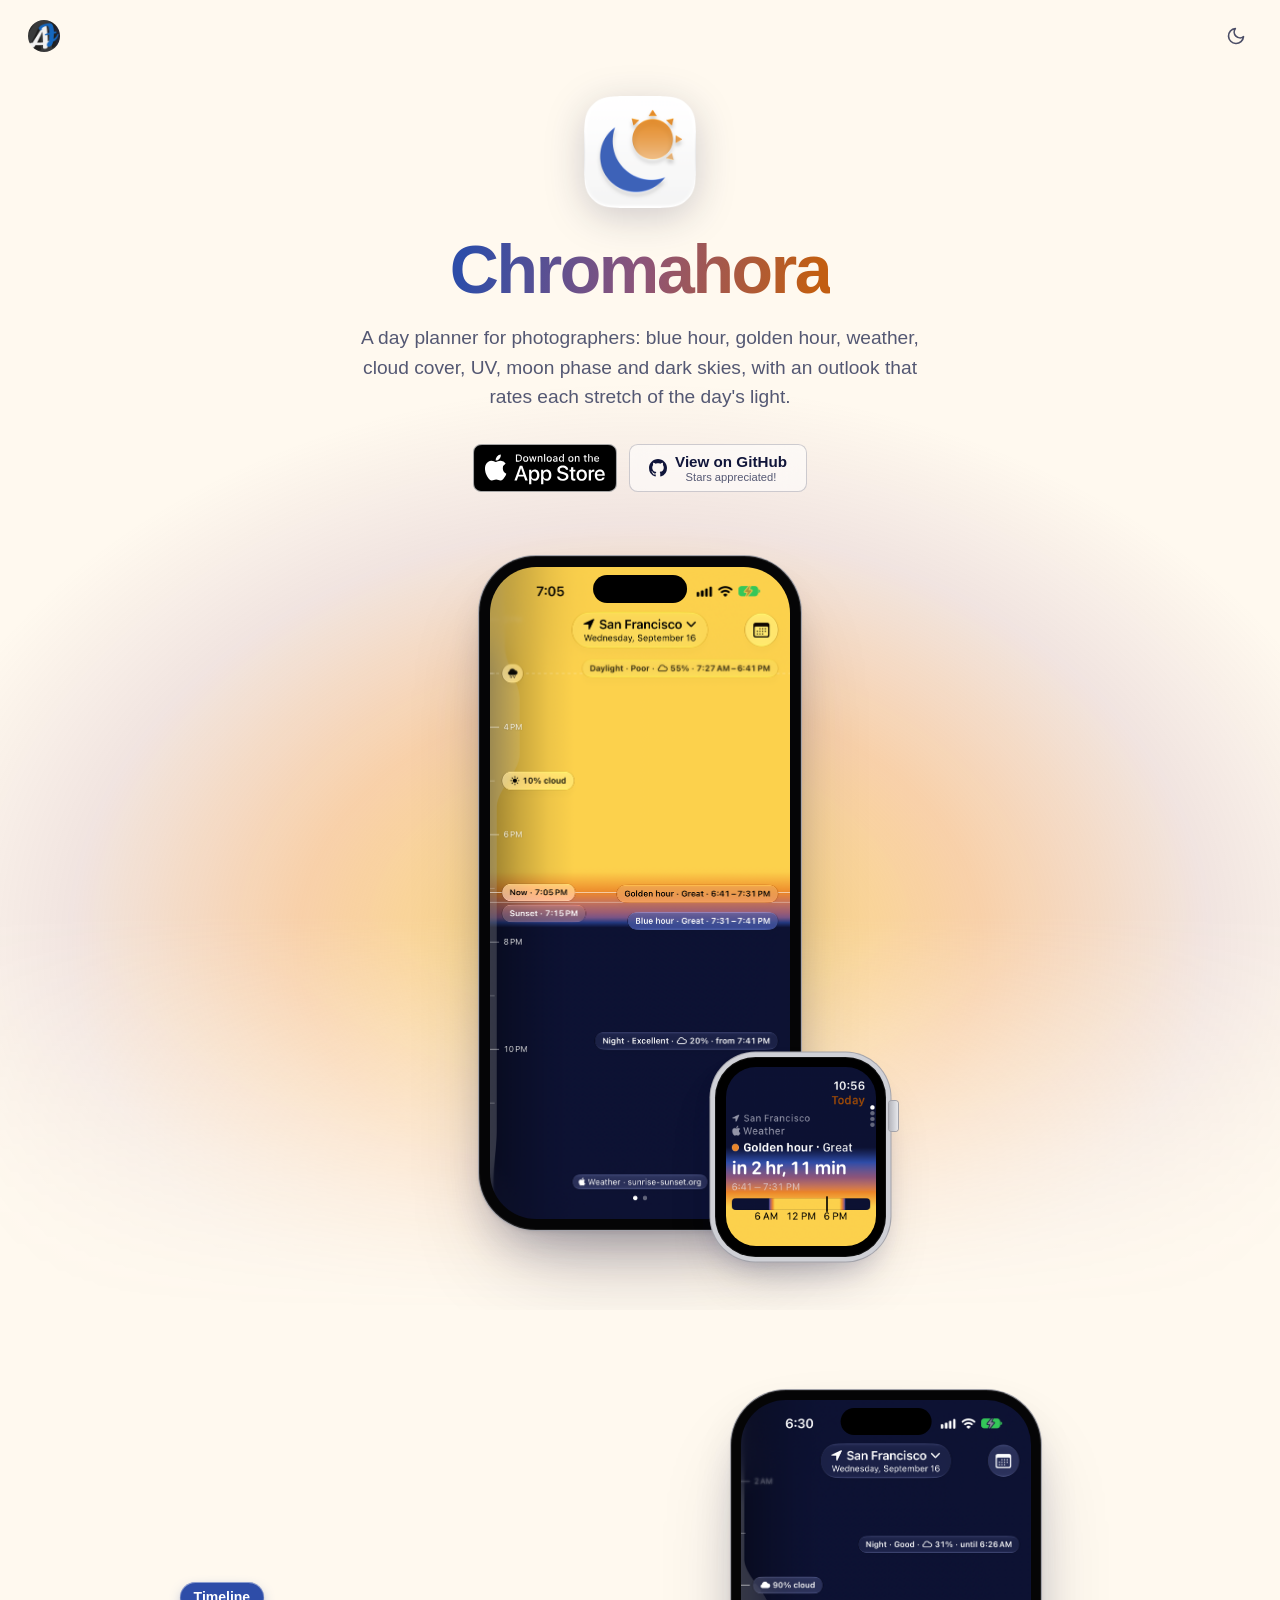
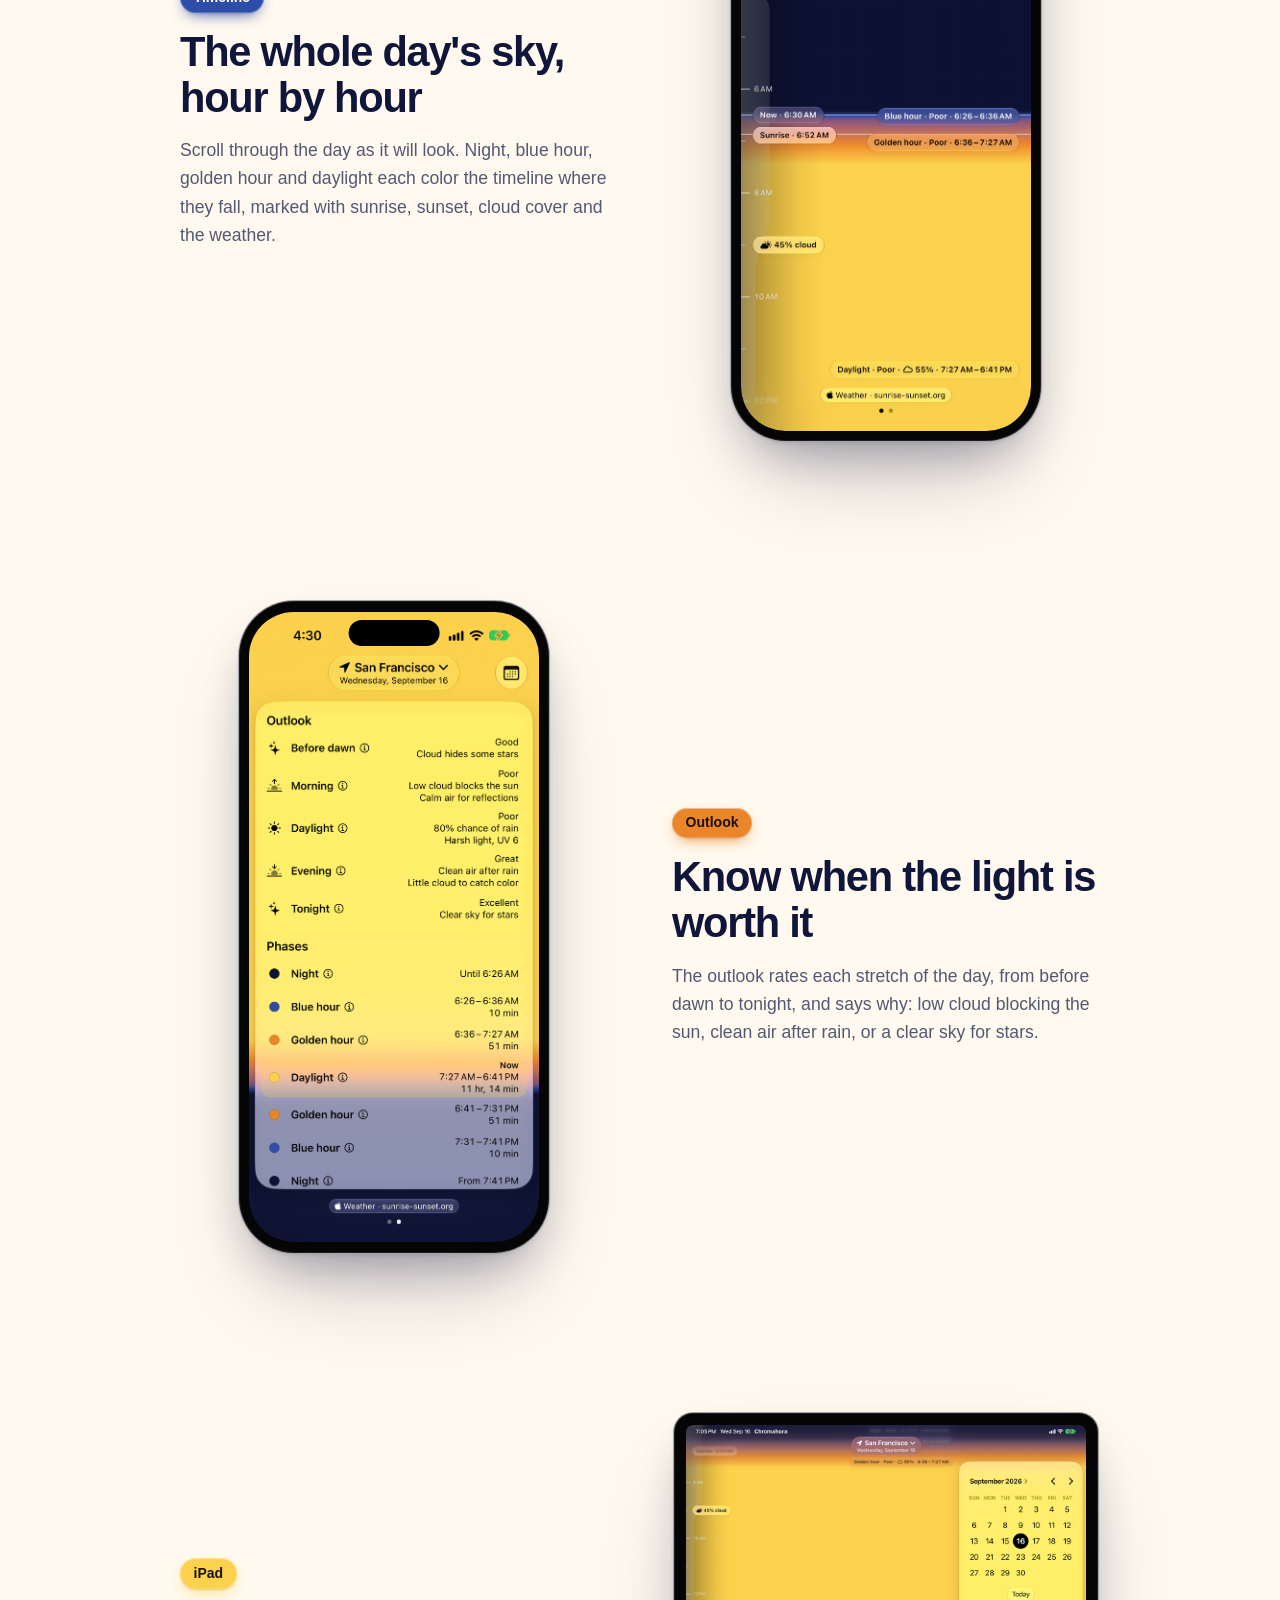
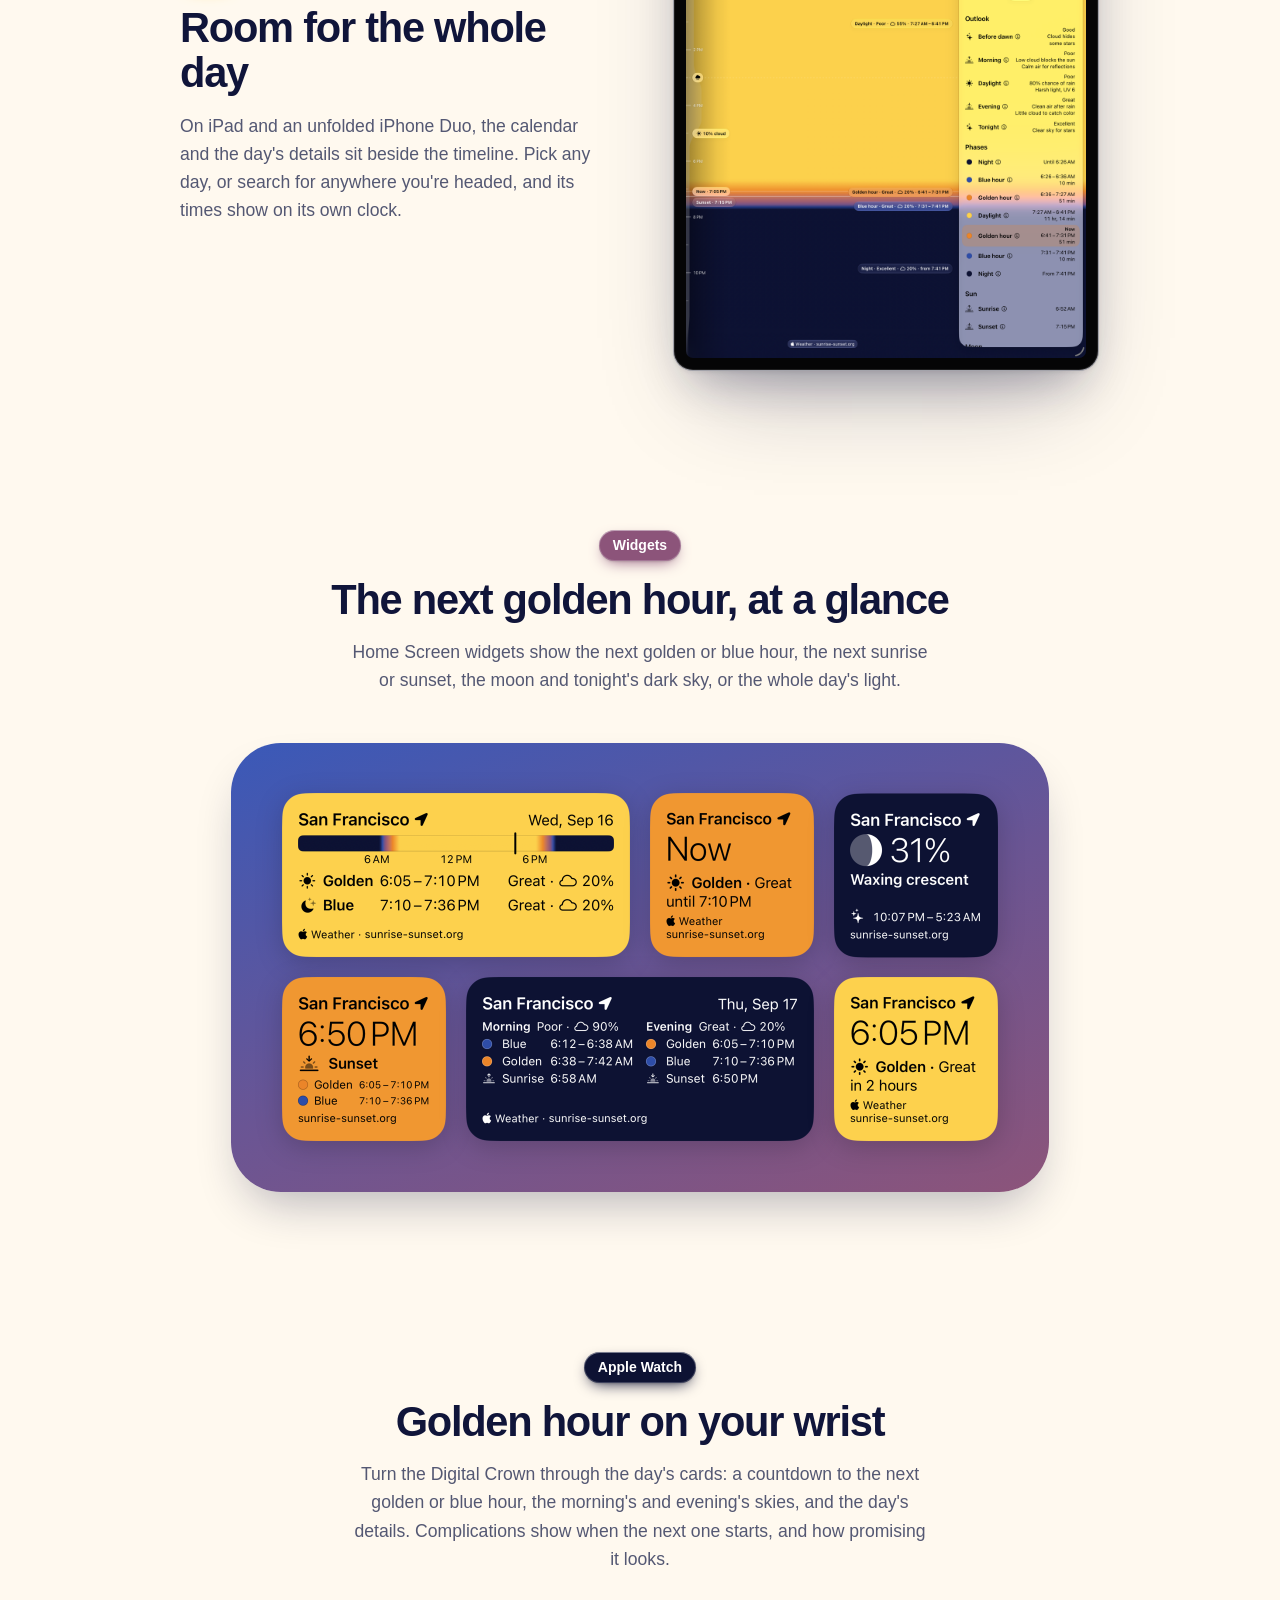
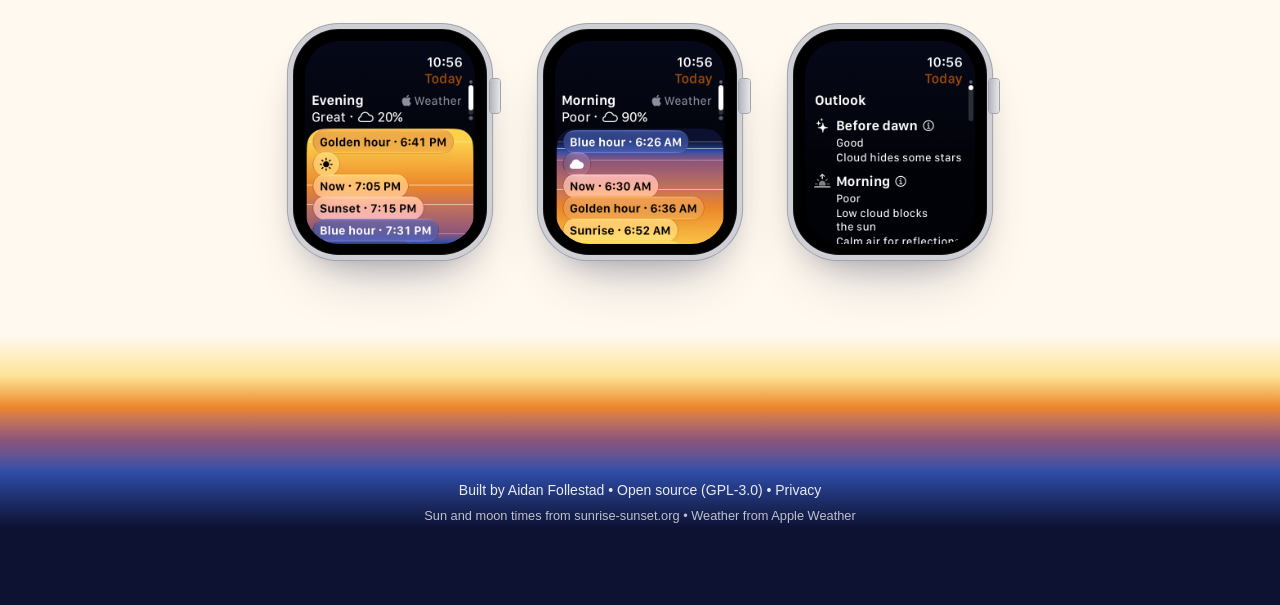
==== commit eb7a379a: "Move the privacy policy here from af.codes `privacy.html` carries the app's policy over verbatim, st" ====
--- a/index.html
+++ b/index.html
@@ -265,7 +265,8 @@
         <p>
             Built by <a href="https://af.codes" target="_blank">Aidan Follestad</a> &#8226;
             <a href="https://github.com/afollestad/Chromahora">Open source</a>
-            (<a href="https://www.gnu.org/licenses/gpl-3.0.html">GPL-3.0</a>)
+            (<a href="https://www.gnu.org/licenses/gpl-3.0.html">GPL-3.0</a>) &#8226;
+            <a href="privacy.html">Privacy</a>
         </p>
         <p class="footer-sources">
             Sun and moon times from <a href="https://sunrise-sunset.org">sunrise-sunset.org</a> &#8226;
--- a/styles/index-common.css
+++ b/styles/index-common.css
@@ -191,7 +191,7 @@
     filter: drop-shadow(0 .6rem 1.2rem var(--icon-shadow));
 }
 
-h1 {
+.hero-copy h1 {
     display: inline-block;
     margin-top: 1.5rem;
     font-size: clamp(2.75rem, 7vw, 4.25rem);
@@ -204,7 +204,7 @@
 /* The name is painted with the day's light, blue hour through golden hour,
    wherever text can be a gradient's clip; elsewhere it stays plain --fg. */
 @supports ((-webkit-background-clip: text) or (background-clip: text)) {
-    h1 {
+    .hero-copy h1 {
         background: var(--title-gradient);
         -webkit-background-clip: text;
         background-clip: text;
@@ -377,13 +377,16 @@
     box-shadow: 0 0 0 1px var(--device-rim);
 }
 
-/* The watch sits over the phone's lower right, and the pair shifts left by
-   half its overhang so the two read as centered together. */
+/* The phone stays on the copy's center line, since the watch is often below
+   the fold on first load, and centering the pair would leave the phone off
+   center alone. The watch's box is 1.14 screens wide, so .57 centers it on the
+   phone's right edge. It hangs below the phone, clear of the timeline's
+   labels, and 22vw keeps its crown at least 15px from the viewport's edge on
+   phones. */
 .hero-devices {
-    --watch-w: min(150px, 26vw);
+    --watch-w: min(150px, 22vw);
     width: fit-content;
     margin: 4rem auto 0;
-    transform: translateX(calc(var(--watch-w) * -.36));
 }
 
 .hero-devices .phone {
@@ -393,8 +396,8 @@
 .hero-devices .watch {
     --w: var(--watch-w);
     position: absolute;
-    left: calc(100% - var(--watch-w) * .5);
-    bottom: 3%;
+    left: calc(100% - var(--watch-w) * .57);
+    bottom: -4%;
 }
 
 /* Features --------------------------------------------------------------- */
@@ -430,7 +433,7 @@
     margin-right: auto;
 }
 
-h2 {
+.section-feature h2 {
     margin-top: 1rem;
     font-size: clamp(1.9rem, 3.5vw, 2.6rem);
     font-weight: 700;
--- a/styles/index-dark.css
+++ b/styles/index-dark.css
@@ -11,7 +11,12 @@
     --secondary: #a6abc8;
     /* AccentColor's dark variant. */
     --accent: #e07a1f;
+    /* Links in running text, as on the privacy policy: blue hour lifted to 8:1 on --bg. */
+    --link: #8fa8ff;
+    --hairline: rgba(243, 241, 236, .12);
     --hairline-strong: rgba(243, 241, 236, .22);
+    --surface: rgba(255, 255, 255, .04);
+    --callout: #1c2350;
     --ghost-bg: rgba(255, 255, 255, .04);
     --icon-shadow: rgba(0, 0, 0, .45);
     --device-rim: #3f414f;
--- a/styles/index-light.css
+++ b/styles/index-light.css
@@ -10,7 +10,12 @@
     --secondary: #545873;
     /* AccentColor's light variant. */
     --accent: #9e4a06;
+    /* Links in running text, as on the privacy policy: blue hour, 7.3:1 on --bg. */
+    --link: #2e4da8;
+    --hairline: rgba(16, 21, 58, .12);
     --hairline-strong: rgba(16, 21, 58, .2);
+    --surface: #ffffff;
+    --callout: #fff0d4;
     --ghost-bg: rgba(255, 255, 255, .55);
     --icon-shadow: rgba(16, 21, 58, .2);
     --device-rim: #a3a3aa;
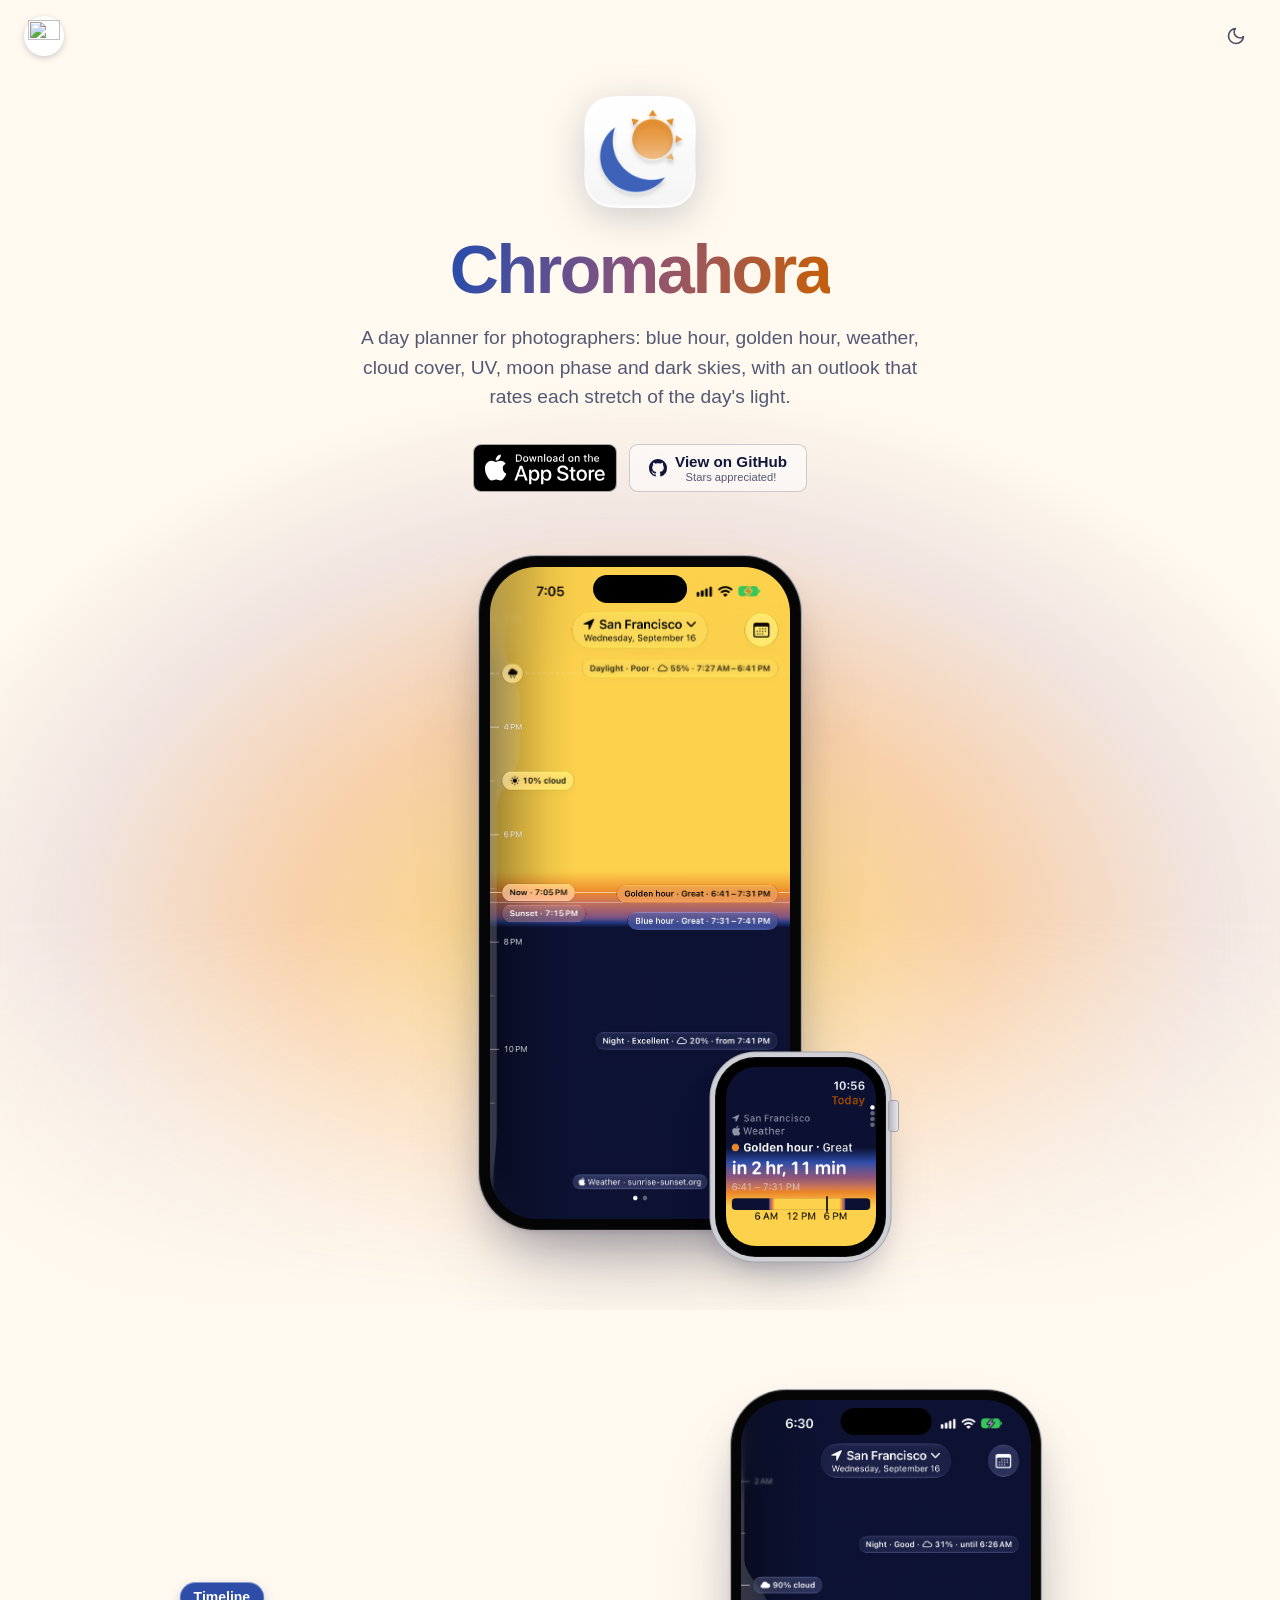
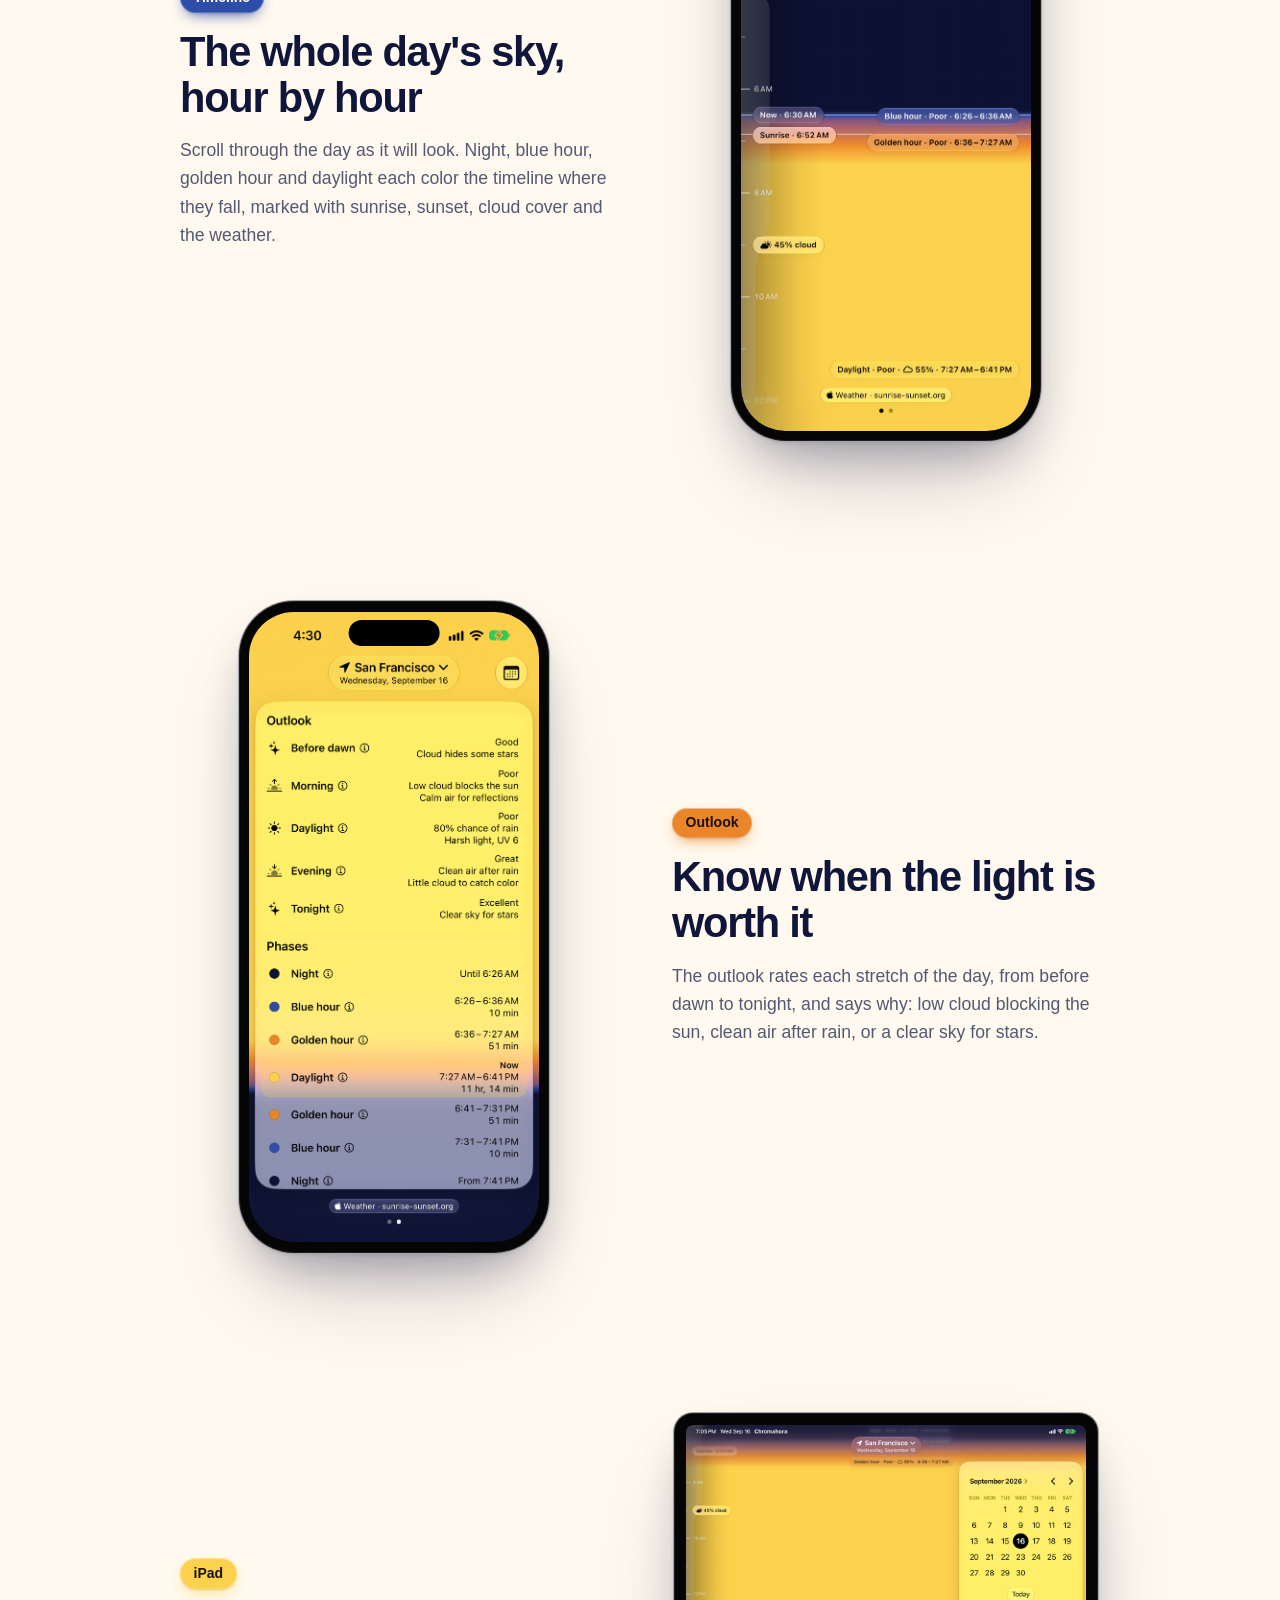
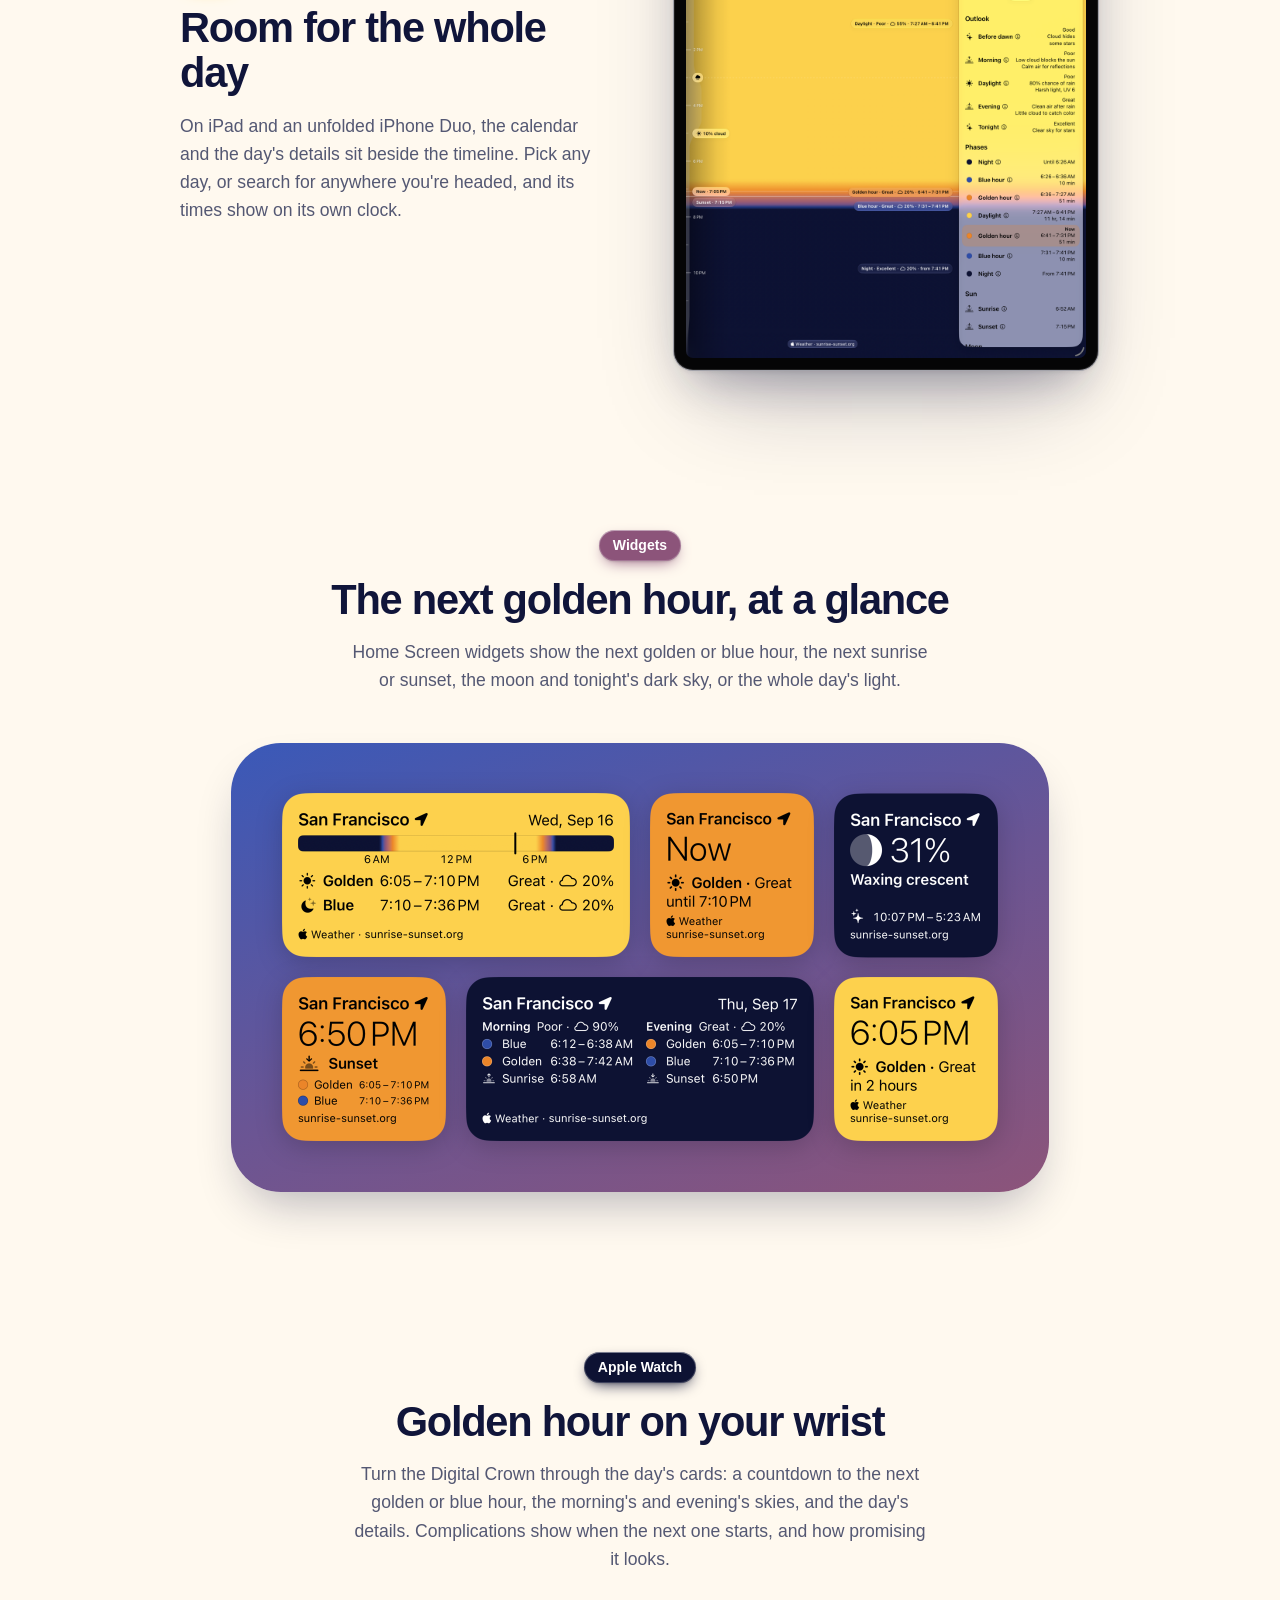
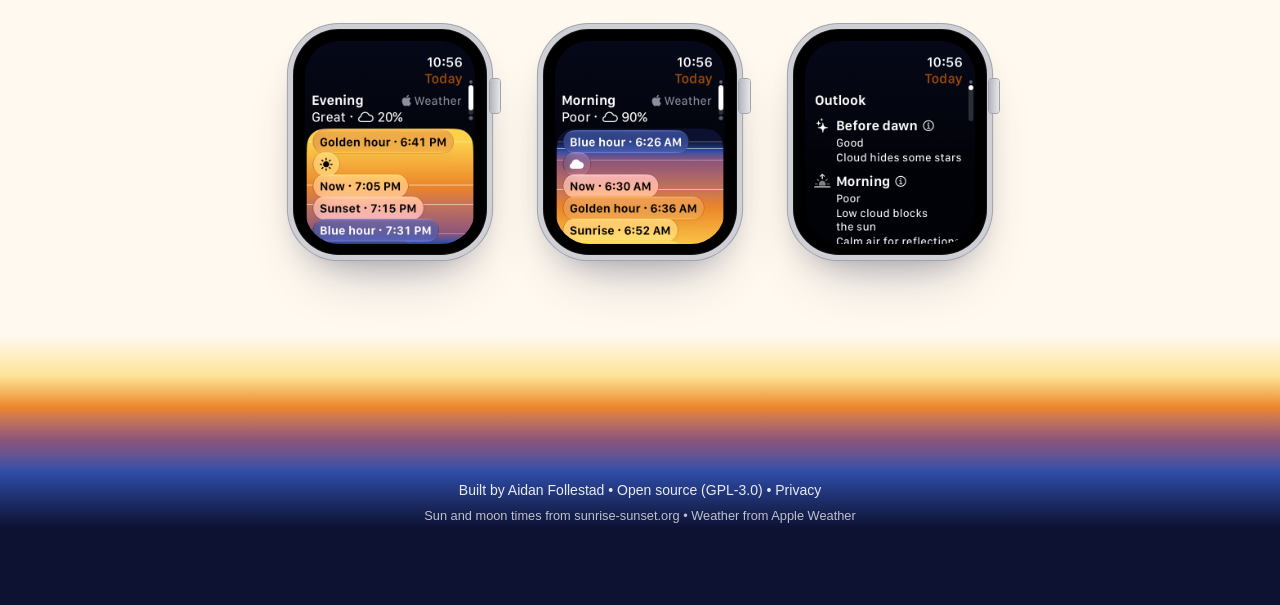
==== commit 785b6bce: "Load the logo from af.codes on a theme-aware circle `index.html` now points at `https://af.codes/ima" ====
--- a/index.html
+++ b/index.html
@@ -55,7 +55,7 @@
 
         <div class="top-brand">
             <a class="brand-logo" href="https://af.codes" aria-label="af.codes — Aidan Follestad">
-                <img src="images/af.png" alt="" decoding="async">
+                <img src="https://af.codes/images/af.png" alt="" width="1024" height="1024" decoding="async">
             </a>
         </div>
 
--- a/styles/index-common.css
+++ b/styles/index-common.css
@@ -136,13 +136,15 @@
 
 .top-brand .brand-logo {
     display: inline-flex;
+    /* The padding keeps the monogram's far corners inside the circle. */
     padding: .25rem;
+    background: var(--logo-circle);
+    box-shadow: 0 2px 6px var(--icon-shadow);
     border-radius: 50%;
 }
 
 .top-brand .brand-logo img {
     width: 2rem;
-    border-radius: 50%;
 }
 
 .top-btn {
--- a/styles/index-dark.css
+++ b/styles/index-dark.css
@@ -16,6 +16,9 @@
     --hairline: rgba(243, 241, 236, .12);
     --hairline-strong: rgba(243, 241, 236, .22);
     --surface: rgba(255, 255, 255, .04);
+    /* Behind the logo, at least 3:1 with its main blues, #0057d5 and #0186fb.
+       Matches af.codes. */
+    --logo-circle: #05070d;
     --callout: #1c2350;
     --ghost-bg: rgba(255, 255, 255, .04);
     --icon-shadow: rgba(0, 0, 0, .45);
--- a/styles/index-light.css
+++ b/styles/index-light.css
@@ -15,6 +15,9 @@
     --hairline: rgba(16, 21, 58, .12);
     --hairline-strong: rgba(16, 21, 58, .2);
     --surface: #ffffff;
+    /* Behind the logo, at least 3:1 with its main blues, #0057d5 and #0186fb.
+       Matches af.codes. */
+    --logo-circle: #ffffff;
     --callout: #fff0d4;
     --ghost-bg: rgba(255, 255, 255, .55);
     --icon-shadow: rgba(16, 21, 58, .2);
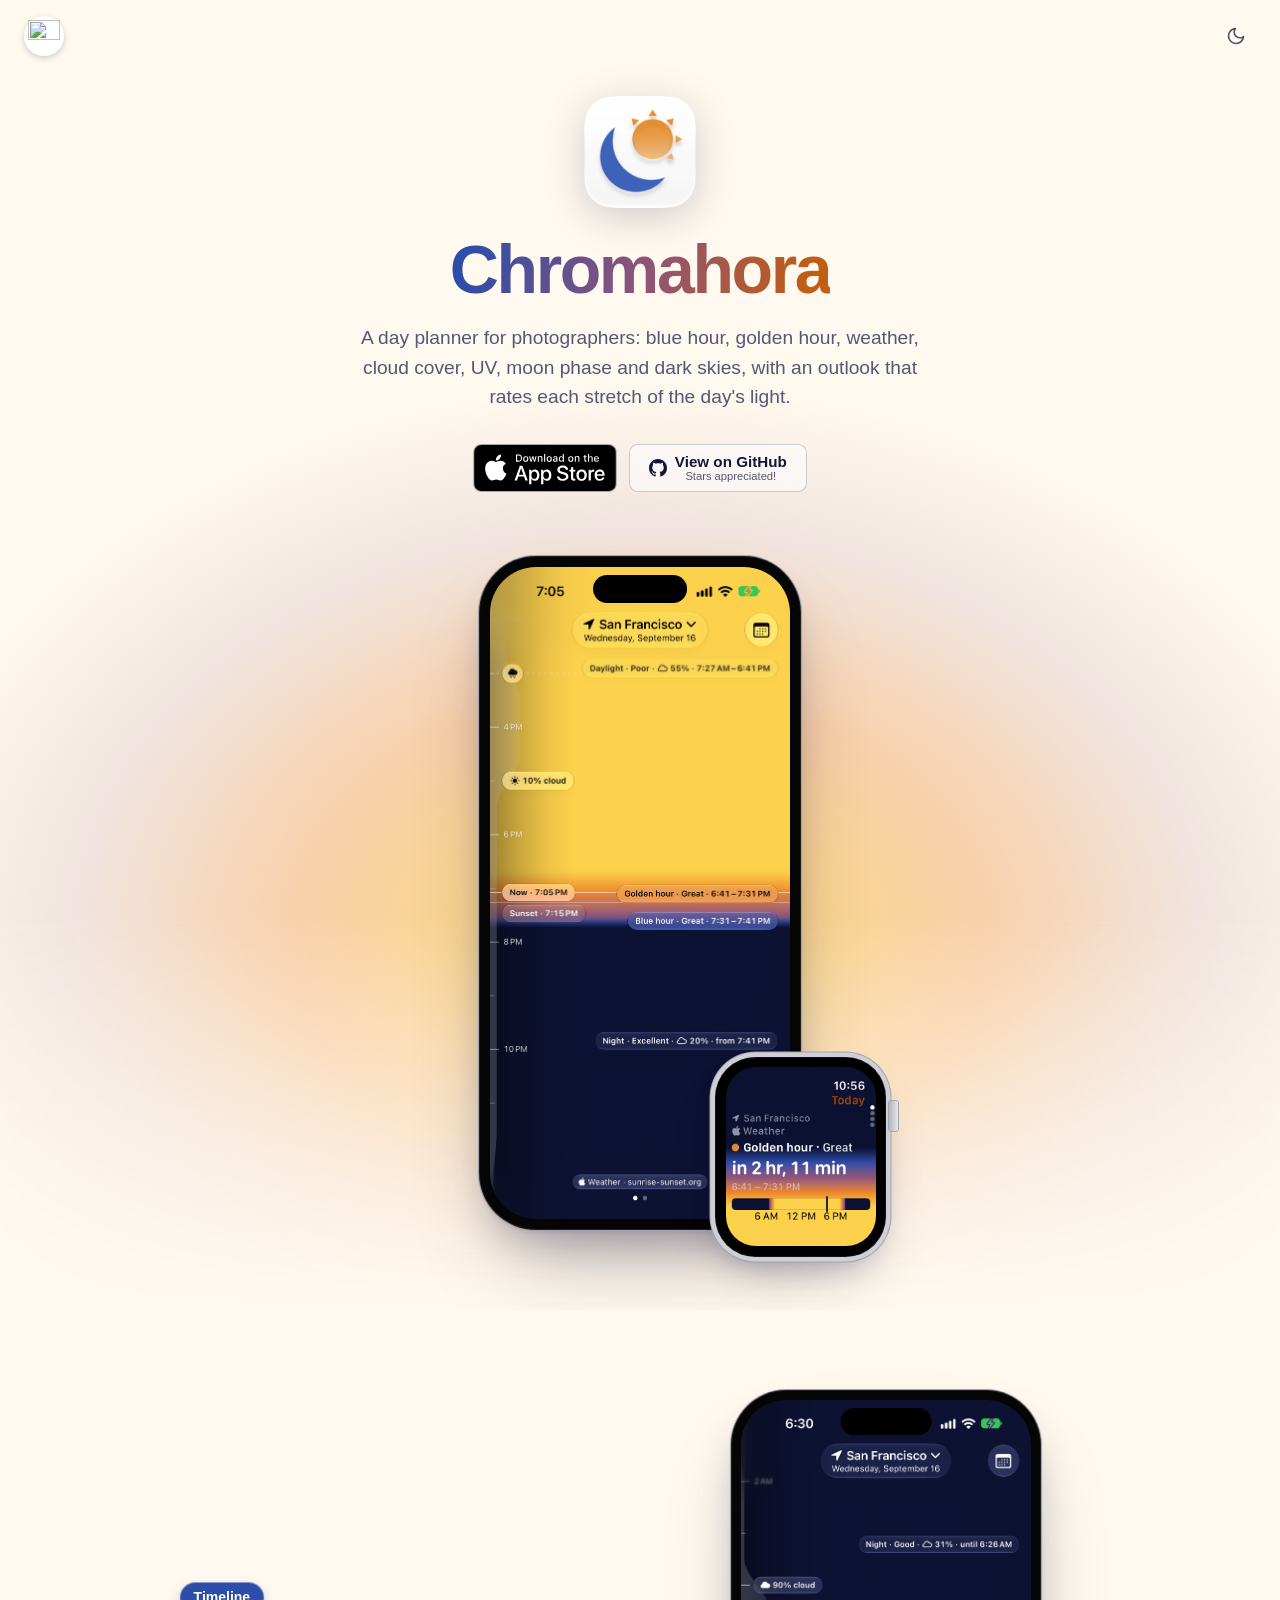
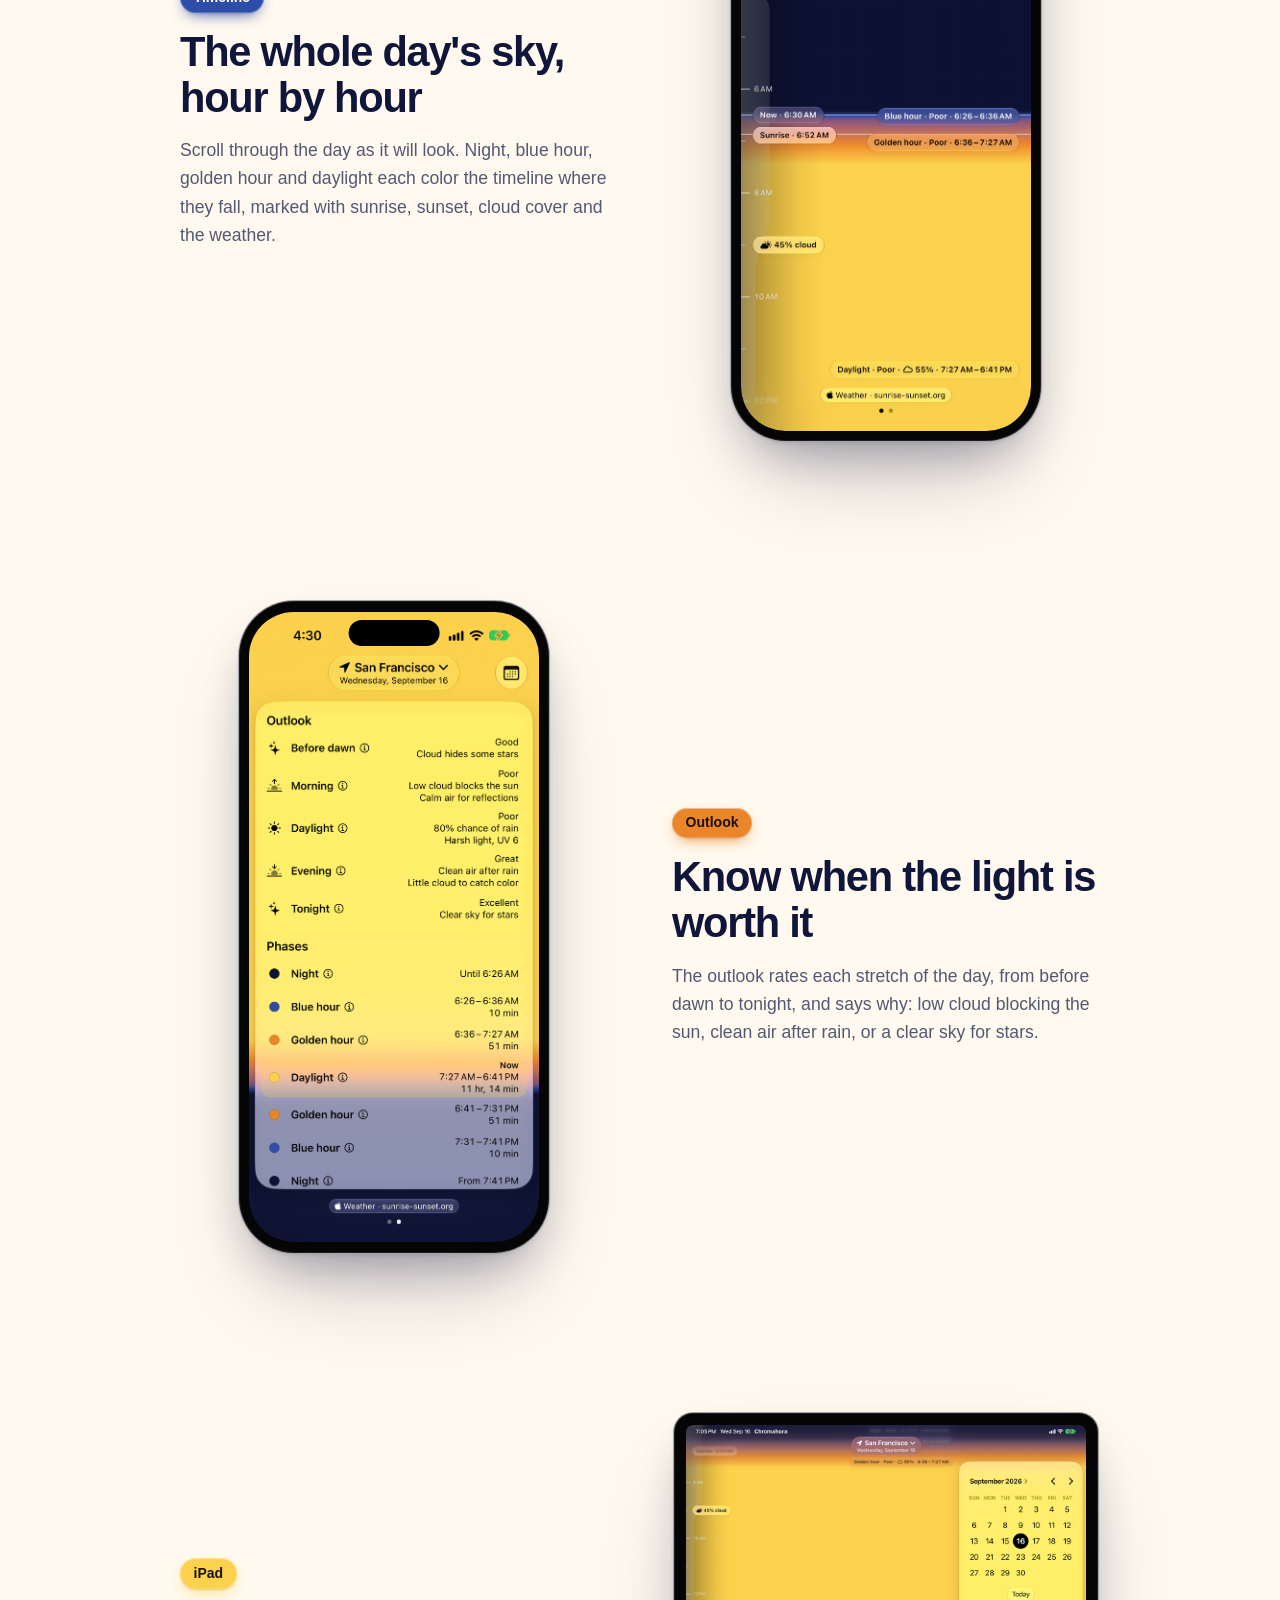
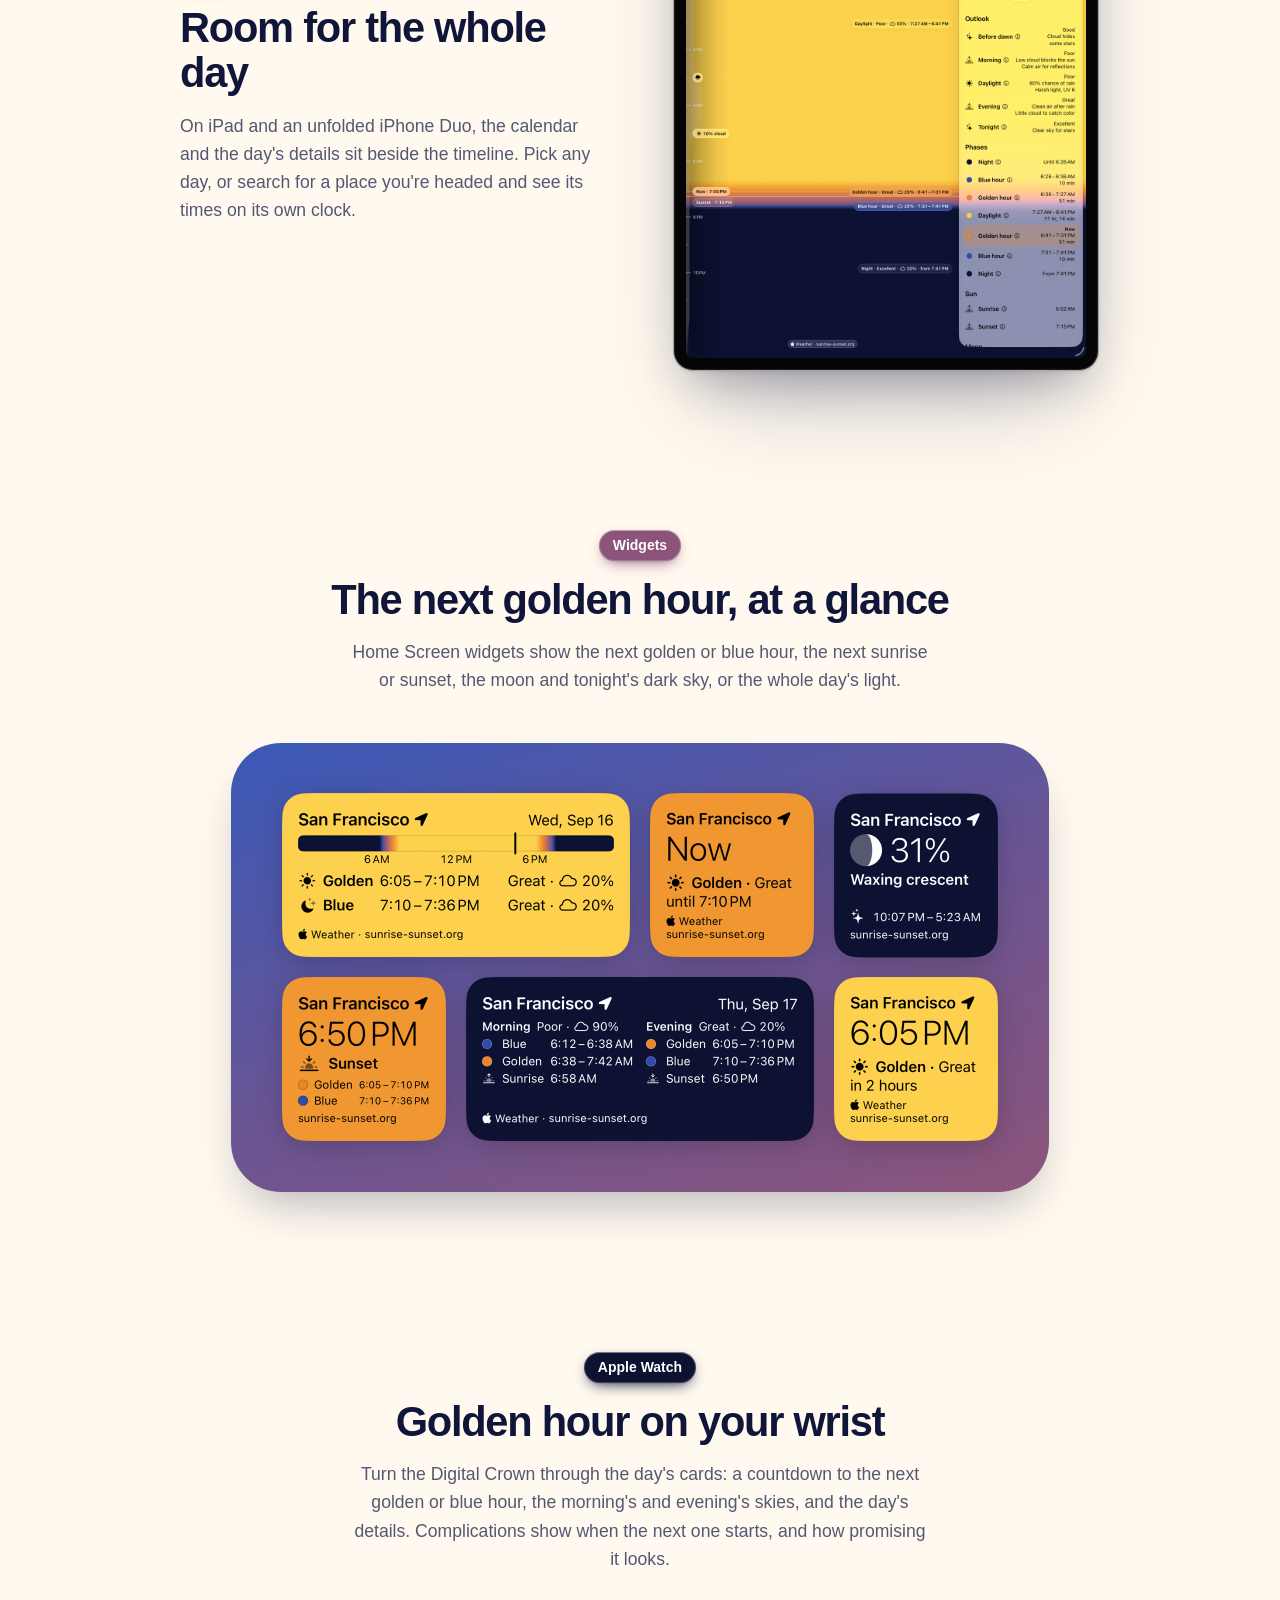
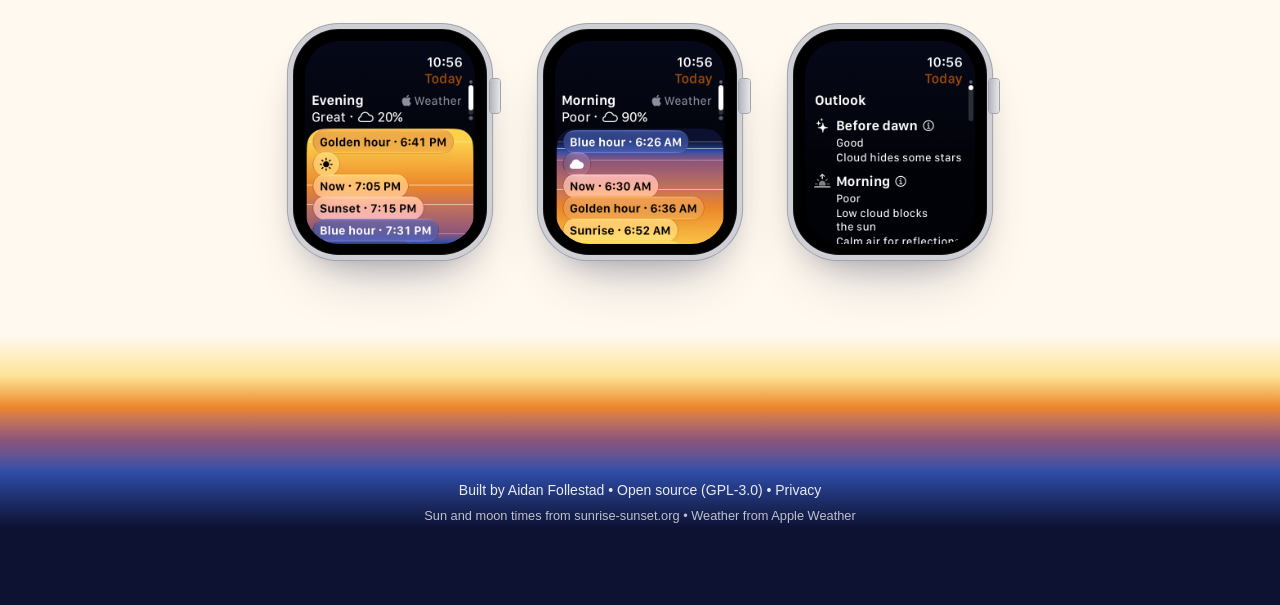
==== commit bc32b458: "Name the theme toggle's on state and clarify place search The theme toggle is labeled "Dark mode", w" ====
--- a/index.html
+++ b/index.html
@@ -60,11 +60,11 @@
         </div>
 
         <div class="top-actions">
-            <button class="top-btn theme-toggle" id="theme-toggle" aria-label="Toggle dark mode">
-                <svg class="icon-sun" width="20" height="20" viewBox="0 0 24 24" fill="none" stroke="currentColor" stroke-width="2" stroke-linecap="round" stroke-linejoin="round">
+            <button class="top-btn theme-toggle" id="theme-toggle" type="button" aria-label="Dark mode">
+                <svg class="icon-sun" width="20" height="20" viewBox="0 0 24 24" fill="none" stroke="currentColor" stroke-width="2" stroke-linecap="round" stroke-linejoin="round" aria-hidden="true">
                     <circle cx="12" cy="12" r="5"/><line x1="12" y1="1" x2="12" y2="3"/><line x1="12" y1="21" x2="12" y2="23"/><line x1="4.22" y1="4.22" x2="5.64" y2="5.64"/><line x1="18.36" y1="18.36" x2="19.78" y2="19.78"/><line x1="1" y1="12" x2="3" y2="12"/><line x1="21" y1="12" x2="23" y2="12"/><line x1="4.22" y1="19.78" x2="5.64" y2="18.36"/><line x1="18.36" y1="5.64" x2="19.78" y2="4.22"/>
                 </svg>
-                <svg class="icon-moon" width="20" height="20" viewBox="0 0 24 24" fill="none" stroke="currentColor" stroke-width="2" stroke-linecap="round" stroke-linejoin="round">
+                <svg class="icon-moon" width="20" height="20" viewBox="0 0 24 24" fill="none" stroke="currentColor" stroke-width="2" stroke-linecap="round" stroke-linejoin="round" aria-hidden="true">
                     <path d="M21 12.79A9 9 0 1 1 11.21 3 7 7 0 0 0 21 12.79z"/>
                 </svg>
             </button>
@@ -178,7 +178,7 @@
                 <h2>Room for the whole day</h2>
                 <p class="feature-copy">
                     On iPad and an unfolded iPhone Duo, the calendar and the day's details sit beside the timeline.
-                    Pick any day, or search for anywhere you're headed, and its times show on its own clock.
+                    Pick any day, or search for a place you're headed and see its times on its own clock.
                 </p>
             </div>
             <div class="feature-media">
@@ -277,8 +277,8 @@
     <!-- Do NOT rename this to a generic "back to top" name (jump-to-top, back-to-top,
          scroll-to-top): ad-block cosmetic filters hide those id/class names, which
          makes the button vanish in browsers with a content blocker. -->
-    <button class="overview-return" id="overview-return" aria-label="Scroll to top">
-        <svg width="20" height="20" viewBox="0 0 24 24" fill="none" stroke="currentColor" stroke-width="2" stroke-linecap="round" stroke-linejoin="round">
+    <button class="overview-return" id="overview-return" type="button" aria-label="Scroll to top">
+        <svg width="20" height="20" viewBox="0 0 24 24" fill="none" stroke="currentColor" stroke-width="2" stroke-linecap="round" stroke-linejoin="round" aria-hidden="true">
             <line x1="12" y1="19" x2="12" y2="5"/>
             <polyline points="5 12 12 5 19 12"/>
         </svg>
--- a/styles/index-common.css
+++ b/styles/index-common.css
@@ -31,12 +31,15 @@
     text-size-adjust: 100%;
 }
 
+/* break-word only splits a word too long for a line of its own, as on a phone
+   with enlarged text, and leaves every layout's widths alone. */
 body {
     margin: 0;
     font-family: var(--font);
     line-height: 1.5;
     background: var(--bg);
     color: var(--fg);
+    overflow-wrap: break-word;
     -webkit-font-smoothing: antialiased;
 }
 
@@ -193,10 +196,12 @@
     filter: drop-shadow(0 .6rem 1.2rem var(--icon-shadow));
 }
 
+/* Its floor gives way to 13.75vw only on a phone with enlarged text, where the
+   name would otherwise be wider than the page. */
 .hero-copy h1 {
     display: inline-block;
     margin-top: 1.5rem;
-    font-size: clamp(2.75rem, 7vw, 4.25rem);
+    font-size: clamp(min(2.75rem, 13.75vw), 7vw, 4.25rem);
     font-weight: 700;
     letter-spacing: -.035em;
     line-height: 1.1;
@@ -239,19 +244,25 @@
 }
 
 /* Apple's badge artwork, unaltered and at least the 40px tall its guidelines
-   ask for. Its own rounded corners set the ghost button's radius. */
+   ask for. Its own rounded corners set the ghost button's radius. contain
+   scales it down whole, rather than squashing it, when a phone with enlarged
+   text caps its width. */
 .app-store img {
     width: auto;
     height: 3rem;
-}
-
+    object-fit: contain;
+}
+
+/* A minimum height and wrapping labels, so a button too wide for a phone with
+   enlarged text grows taller instead; a flex row wraps whole buttons first. */
 .btn-ghost {
     display: inline-flex;
     align-items: center;
     justify-content: center;
     gap: .5rem;
-    height: 3rem;
-    padding: 0 1.2rem;
+    min-height: 3rem;
+    max-width: 100%;
+    padding: .4rem 1.2rem;
     border: 1px solid var(--hairline-strong);
     background: var(--ghost-bg);
     -webkit-backdrop-filter: blur(12px);
@@ -260,7 +271,10 @@
     font-size: .95rem;
     font-weight: 600;
     text-decoration: none;
-    white-space: nowrap;
+}
+
+.btn-ghost svg {
+    flex-shrink: 0;
 }
 
 /* Two-line label, shorter together than the button, so it stays level with
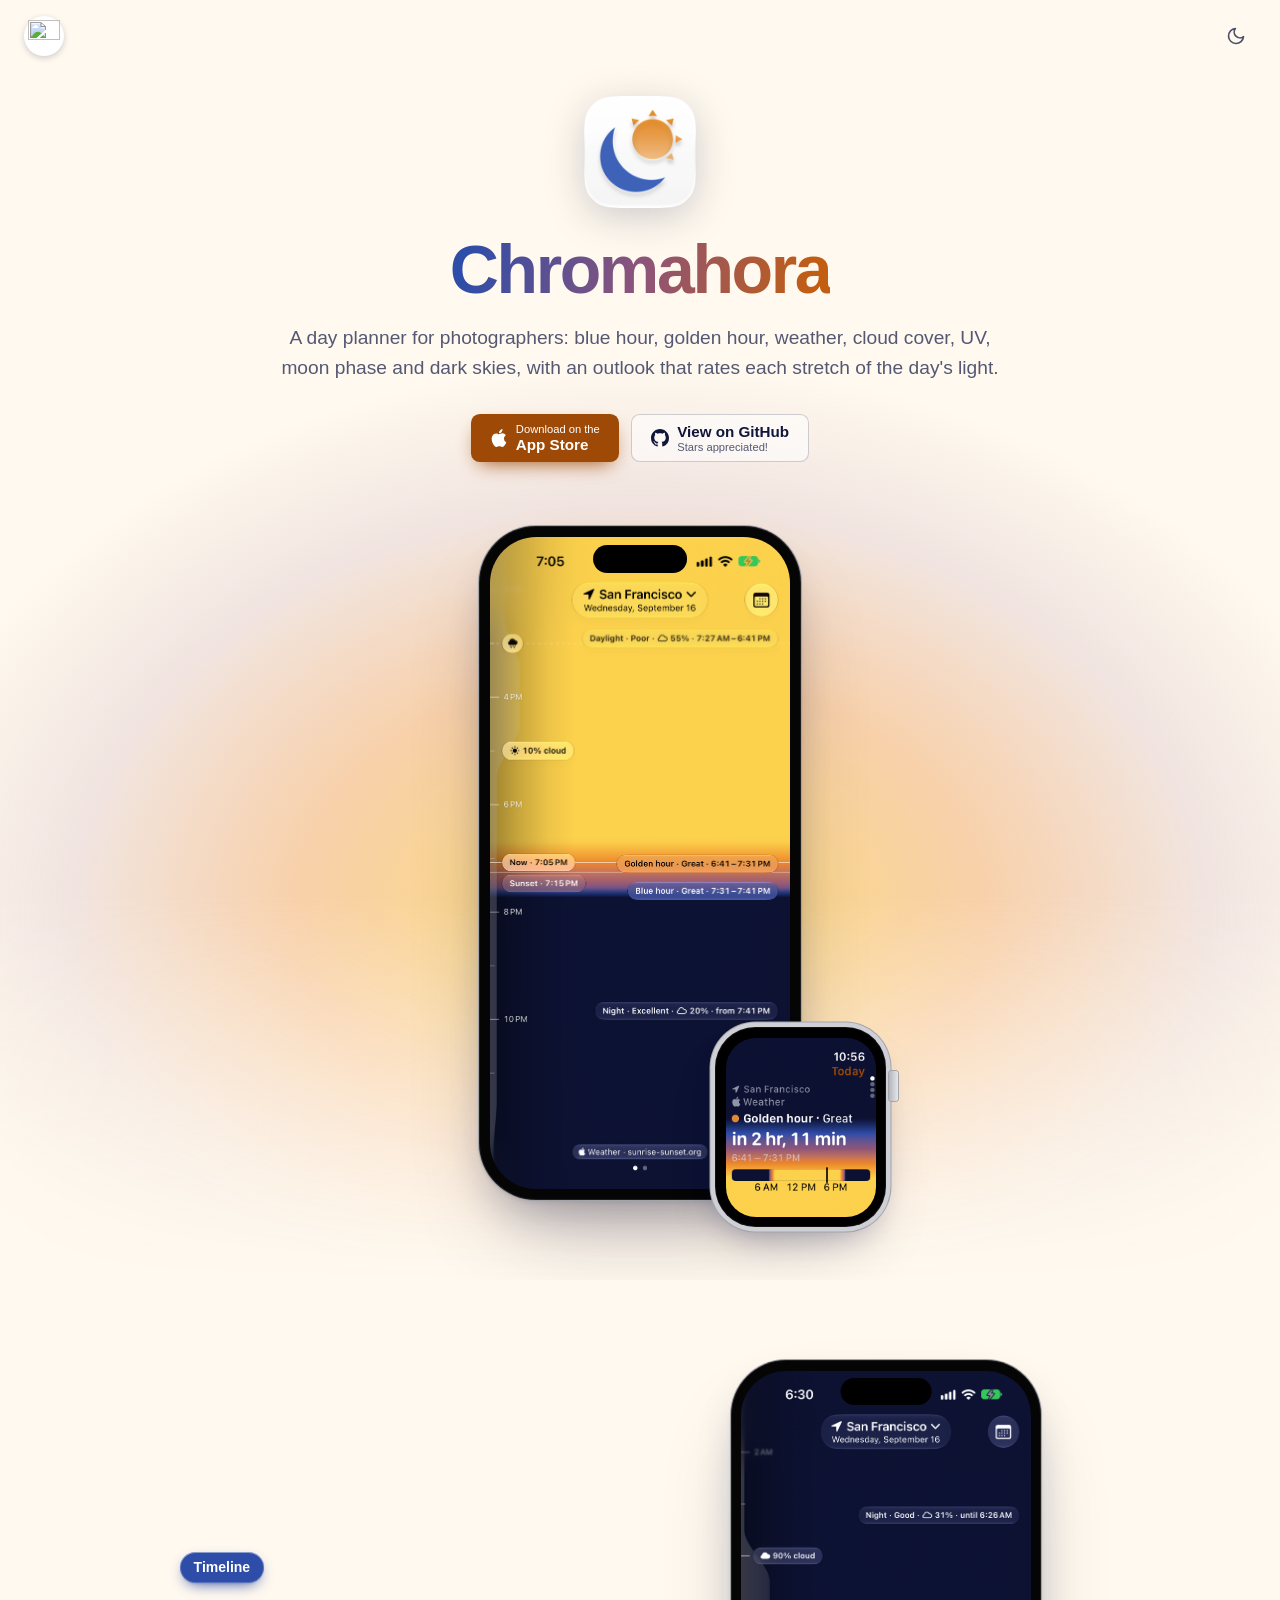
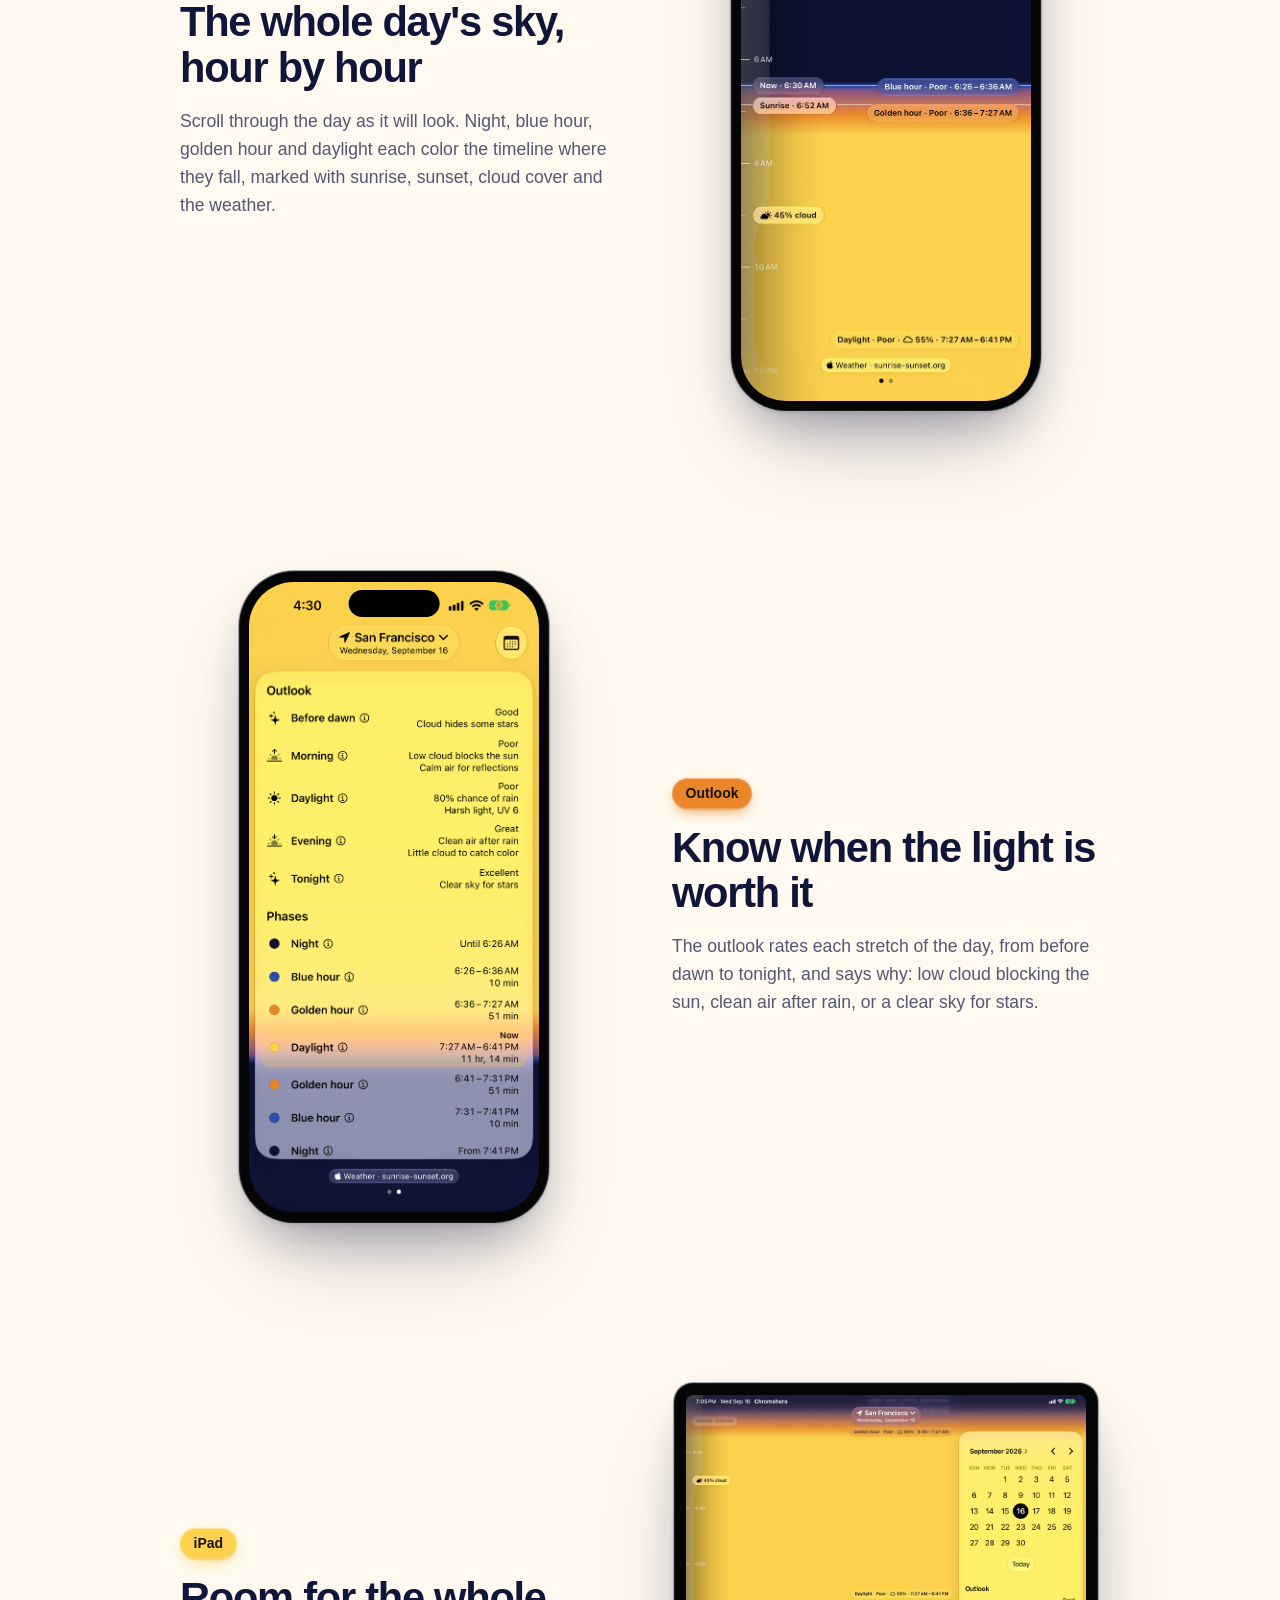
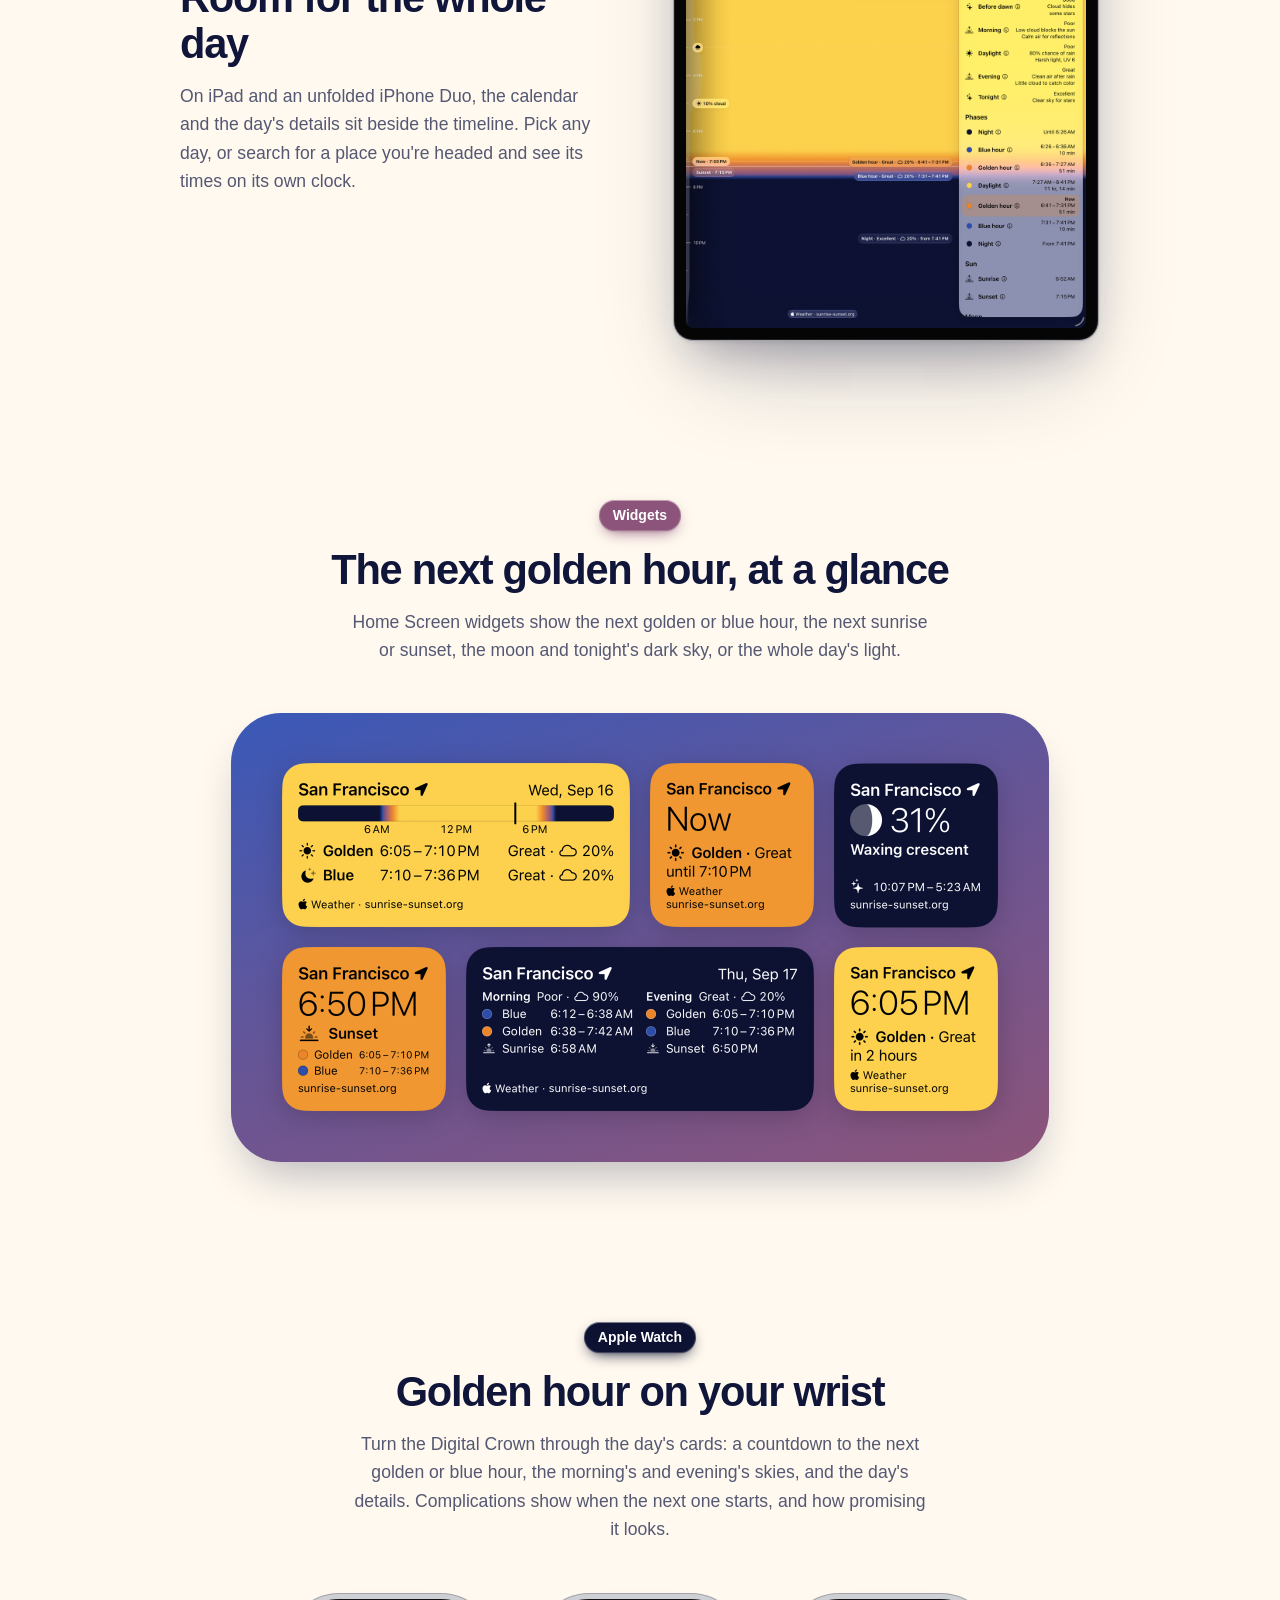
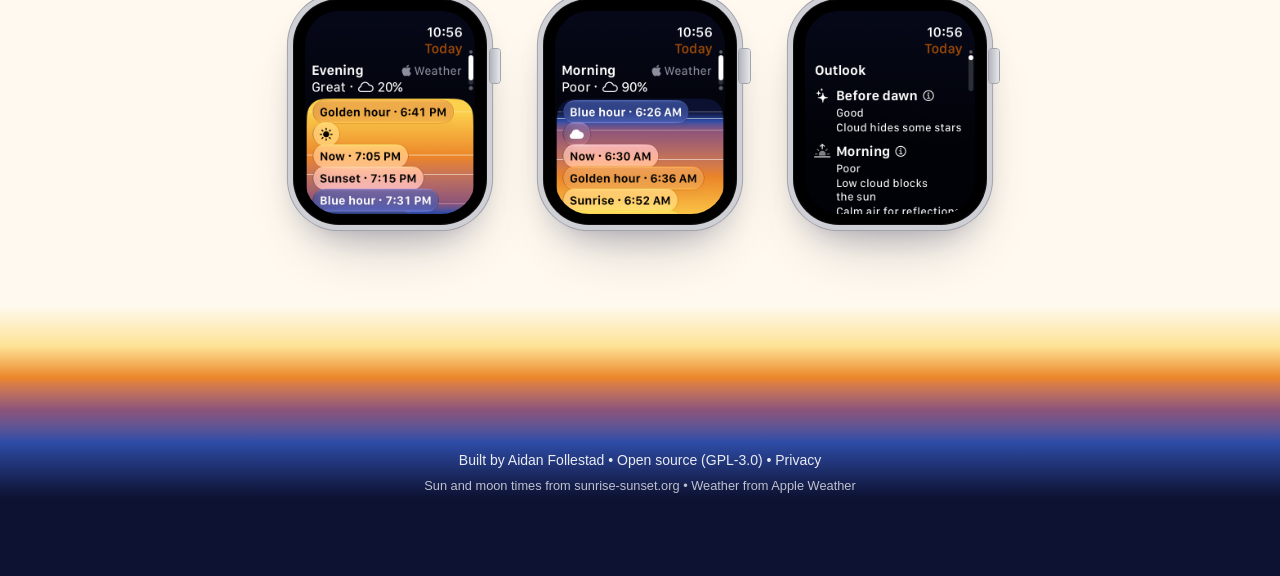
==== commit 5442c3e9: "Replace the App Store badge with a download button, and set the tagline in two lines The App Store l" ====
--- a/index.html
+++ b/index.html
@@ -83,8 +83,15 @@
             </p>
 
             <div class="cta-row">
-                <a class="app-store" href="https://apps.apple.com/us/app/chromahora/id6817085752">
-                    <img src="images/app-store-badge.svg" alt="Download on the App Store" width="144" height="48">
+                <a class="btn-primary" href="https://apps.apple.com/us/app/chromahora/id6817085752">
+                    <svg width="18" height="18" viewBox="7.93 8.7 21.8 21.8" fill="currentColor" aria-hidden="true">
+                        <path d="M24.76888,20.30068a4.94881,4.94881,0,0,1,2.35656-4.15206,5.06566,5.06566,0,0,0-3.99116-2.15768c-1.67924-.17626-3.30719,1.00483-4.1629,1.00483-.87227,0-2.18977-.98733-3.6085-.95814a5.31529,5.31529,0,0,0-4.47292,2.72787c-1.934,3.34842-.49141,8.26947,1.3612,10.97608.9269,1.32535,2.01018,2.8058,3.42763,2.7533,1.38706-.05753,1.9051-.88448,3.5794-.88448,1.65876,0,2.14479.88448,3.591.8511,1.48838-.02416,2.42613-1.33124,3.32051-2.66914a10.962,10.962,0,0,0,1.51842-3.09251A4.78205,4.78205,0,0,1,24.76888,20.30068Z"/>
+                        <path d="M22.03725,12.21089a4.87248,4.87248,0,0,0,1.11452-3.49062,4.95746,4.95746,0,0,0-3.20758,1.65961,4.63634,4.63634,0,0,0-1.14371,3.36139A4.09905,4.09905,0,0,0,22.03725,12.21089Z"/>
+                    </svg>
+                    <span class="btn-stack">
+                        <span class="btn-subtext">Download on the</span>
+                        <span>App Store</span>
+                    </span>
                 </a>
                 <a class="btn-ghost" href="https://github.com/afollestad/Chromahora">
                     <svg width="18" height="18" viewBox="0 0 16 16" fill="currentColor" aria-hidden="true">
--- a/styles/index-common.css
+++ b/styles/index-common.css
@@ -219,12 +219,15 @@
     }
 }
 
+/* Widened from 35rem so the tagline sets in two lines on desktop rather than
+   three, with room to spare for other systems' fonts. */
 .tagline {
-    max-width: 35rem;
+    max-width: 47rem;
     margin: 1rem auto 0;
     font-size: clamp(1.05rem, 1.6vw, 1.2rem);
     line-height: 1.55;
     color: var(--secondary);
+    text-wrap: balance;
 }
 
 /* Buttons ---------------------------------------------------------------- */
@@ -237,24 +240,9 @@
     margin-top: 2rem;
 }
 
-.app-store,
-.btn-ghost {
-    border-radius: .55rem;
-    transition: transform .3s cubic-bezier(0.34, 1.56, 0.64, 1);
-}
-
-/* Apple's badge artwork, unaltered and at least the 40px tall its guidelines
-   ask for. Its own rounded corners set the ghost button's radius. contain
-   scales it down whole, rather than squashing it, when a phone with enlarged
-   text caps its width. */
-.app-store img {
-    width: auto;
-    height: 3rem;
-    object-fit: contain;
-}
-
 /* A minimum height and wrapping labels, so a button too wide for a phone with
    enlarged text grows taller instead; a flex row wraps whole buttons first. */
+.btn-primary,
 .btn-ghost {
     display: inline-flex;
     align-items: center;
@@ -263,37 +251,56 @@
     min-height: 3rem;
     max-width: 100%;
     padding: .4rem 1.2rem;
+    border-radius: .55rem;
+    font-size: .95rem;
+    font-weight: 600;
+    text-decoration: none;
+    transition: transform .3s cubic-bezier(0.34, 1.56, 0.64, 1);
+}
+
+.btn-primary svg,
+.btn-ghost svg {
+    flex-shrink: 0;
+}
+
+/* Filled with AccentColor, like the sibling sites' download buttons. */
+.btn-primary {
+    background: var(--accent);
+    color: var(--on-accent);
+    box-shadow: 0 .5rem 1.25rem -.5rem var(--accent);
+}
+
+.btn-ghost {
     border: 1px solid var(--hairline-strong);
     background: var(--ghost-bg);
     -webkit-backdrop-filter: blur(12px);
     backdrop-filter: blur(12px);
     color: var(--fg);
-    font-size: .95rem;
-    font-weight: 600;
-    text-decoration: none;
-}
-
-.btn-ghost svg {
-    flex-shrink: 0;
-}
-
-/* Two-line label, shorter together than the button, so it stays level with
-   the badge. */
+}
+
+/* Two-line labels, shorter together than the button, so both buttons stay
+   the same height. */
 .btn-stack {
     display: inline-flex;
     flex-direction: column;
-    align-items: center;
+    align-items: flex-start;
     line-height: 1.15;
-}
-
+    text-align: left;
+}
+
+/* Full --on-accent on the App Store button: a muted color on the accent
+   drops below 4.5:1. */
 .btn-subtext {
     font-size: .7rem;
     font-weight: 500;
+}
+
+.btn-ghost .btn-subtext {
     color: var(--secondary);
 }
 
 @media (hover: hover) and (pointer: fine) {
-    .app-store:hover,
+    .btn-primary:hover,
     .btn-ghost:hover {
         transform: scale(1.03);
     }
@@ -688,7 +695,7 @@
         animation-duration: .01ms !important;
     }
 
-    .app-store:hover,
+    .btn-primary:hover,
     .btn-ghost:hover,
     .overview-return.visible:hover {
         transform: none;
--- a/styles/index-dark.css
+++ b/styles/index-dark.css
@@ -11,6 +11,8 @@
     --secondary: #a6abc8;
     /* AccentColor's dark variant. */
     --accent: #e07a1f;
+    /* --bg, 6.1:1 on --accent; white falls to 3:1. */
+    --on-accent: #0d1233;
     /* Links in running text, as on the privacy policy: blue hour lifted to 8:1 on --bg. */
     --link: #8fa8ff;
     --hairline: rgba(243, 241, 236, .12);
--- a/styles/index-light.css
+++ b/styles/index-light.css
@@ -10,6 +10,8 @@
     --secondary: #545873;
     /* AccentColor's light variant. */
     --accent: #9e4a06;
+    /* 6.1:1 on --accent. */
+    --on-accent: #ffffff;
     /* Links in running text, as on the privacy policy: blue hour, 7.3:1 on --bg. */
     --link: #2e4da8;
     --hairline: rgba(16, 21, 58, .12);
